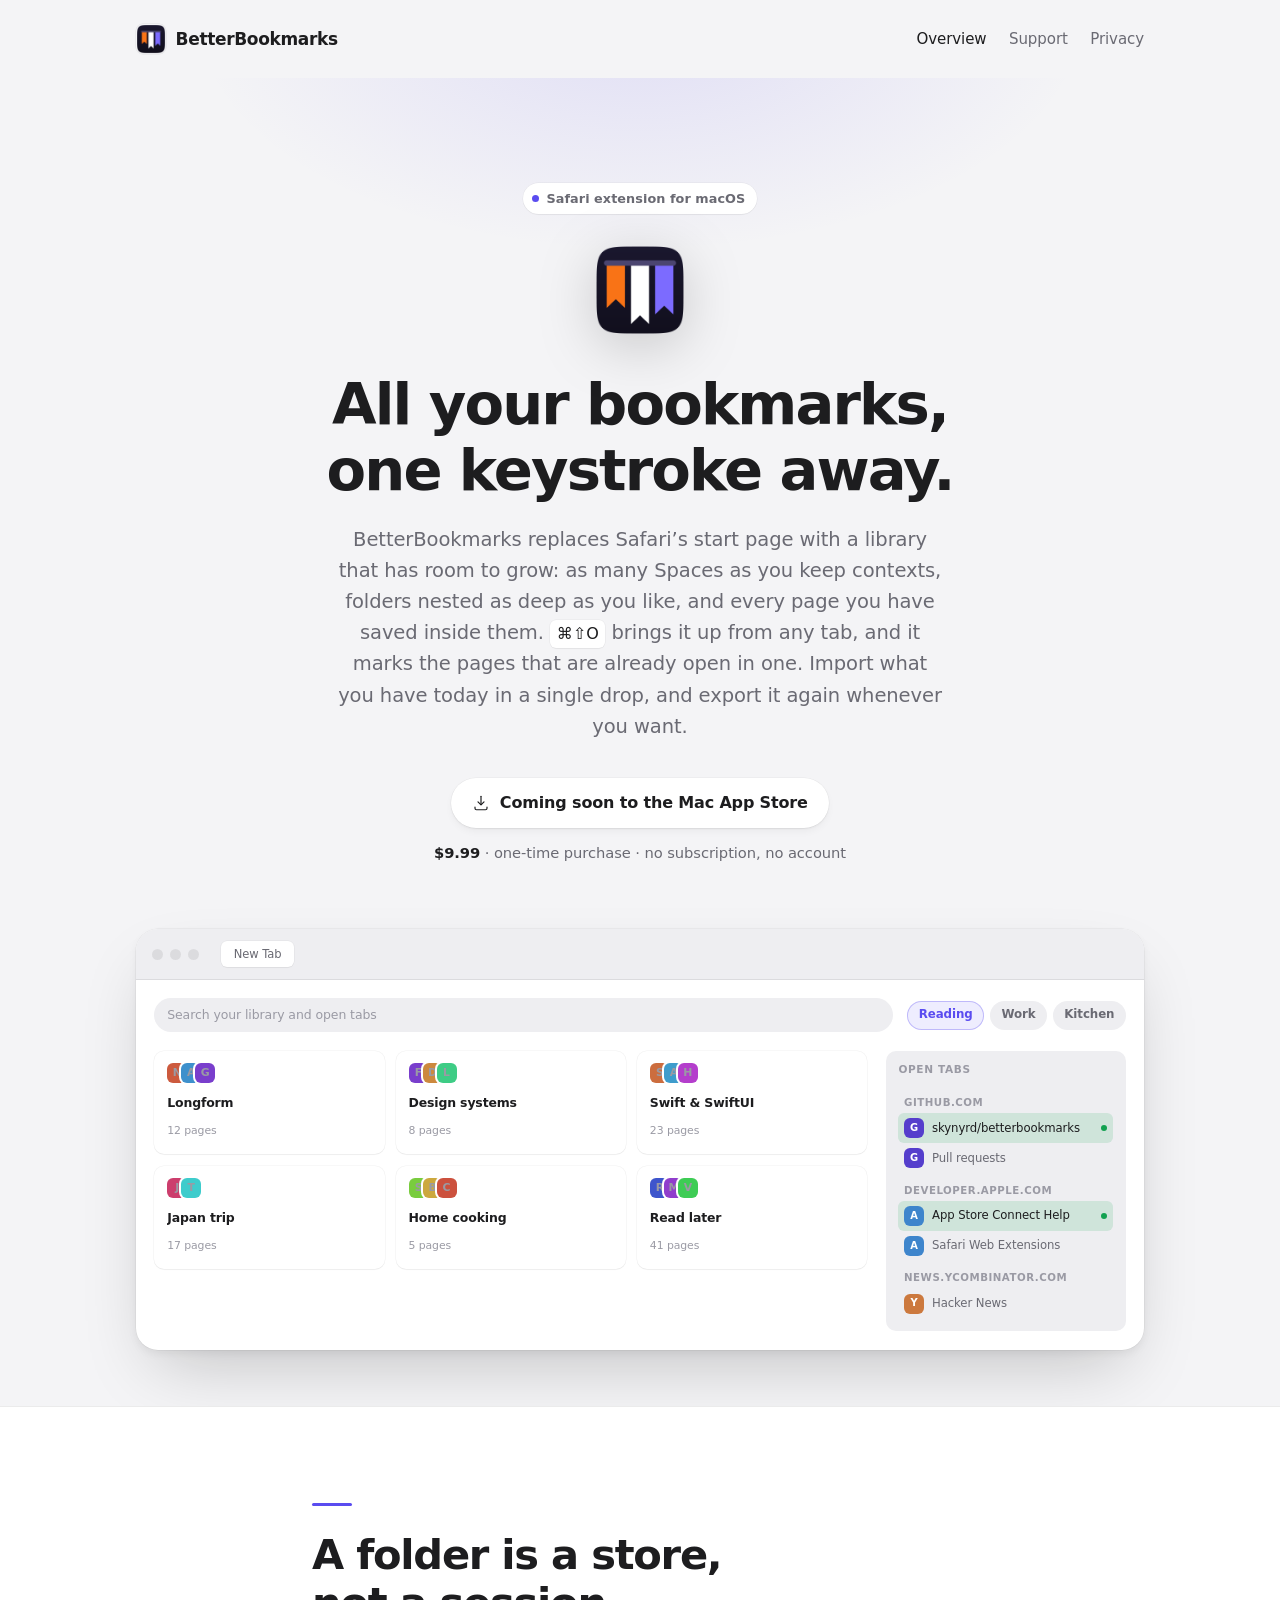
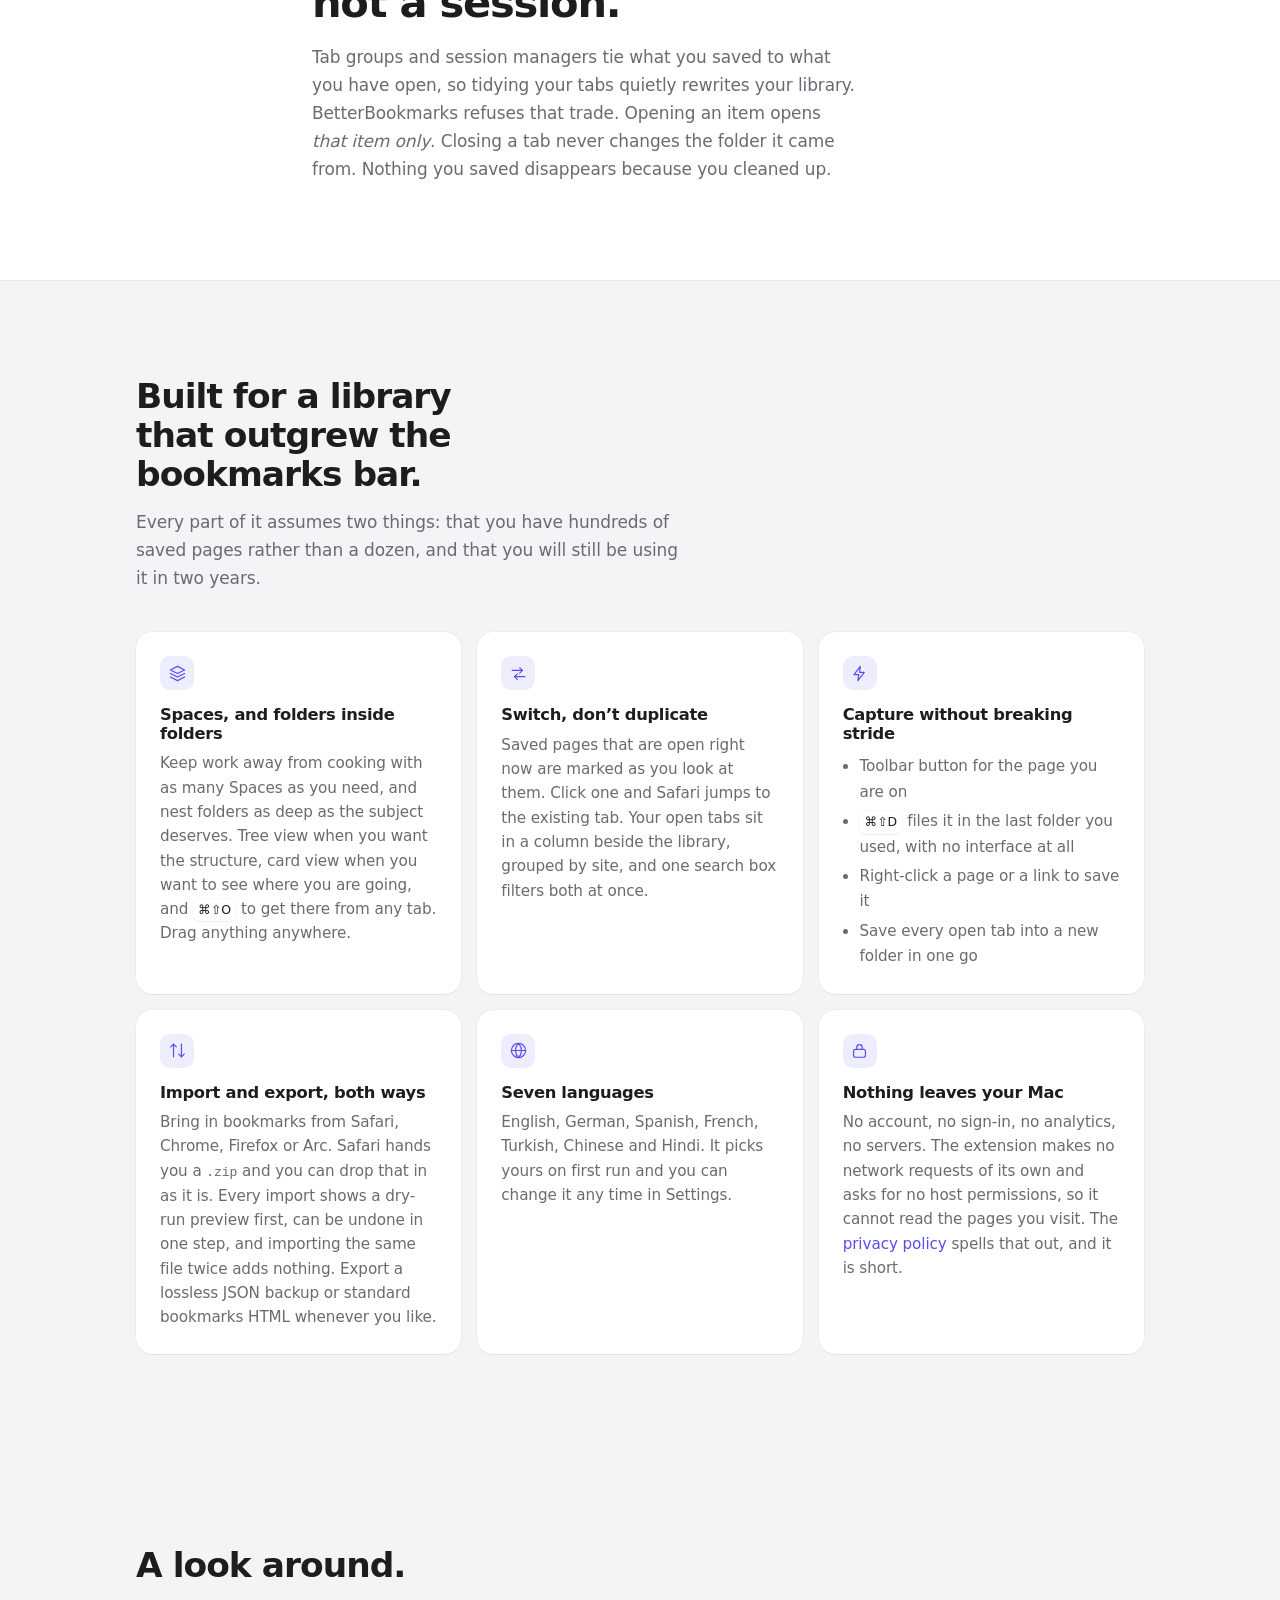
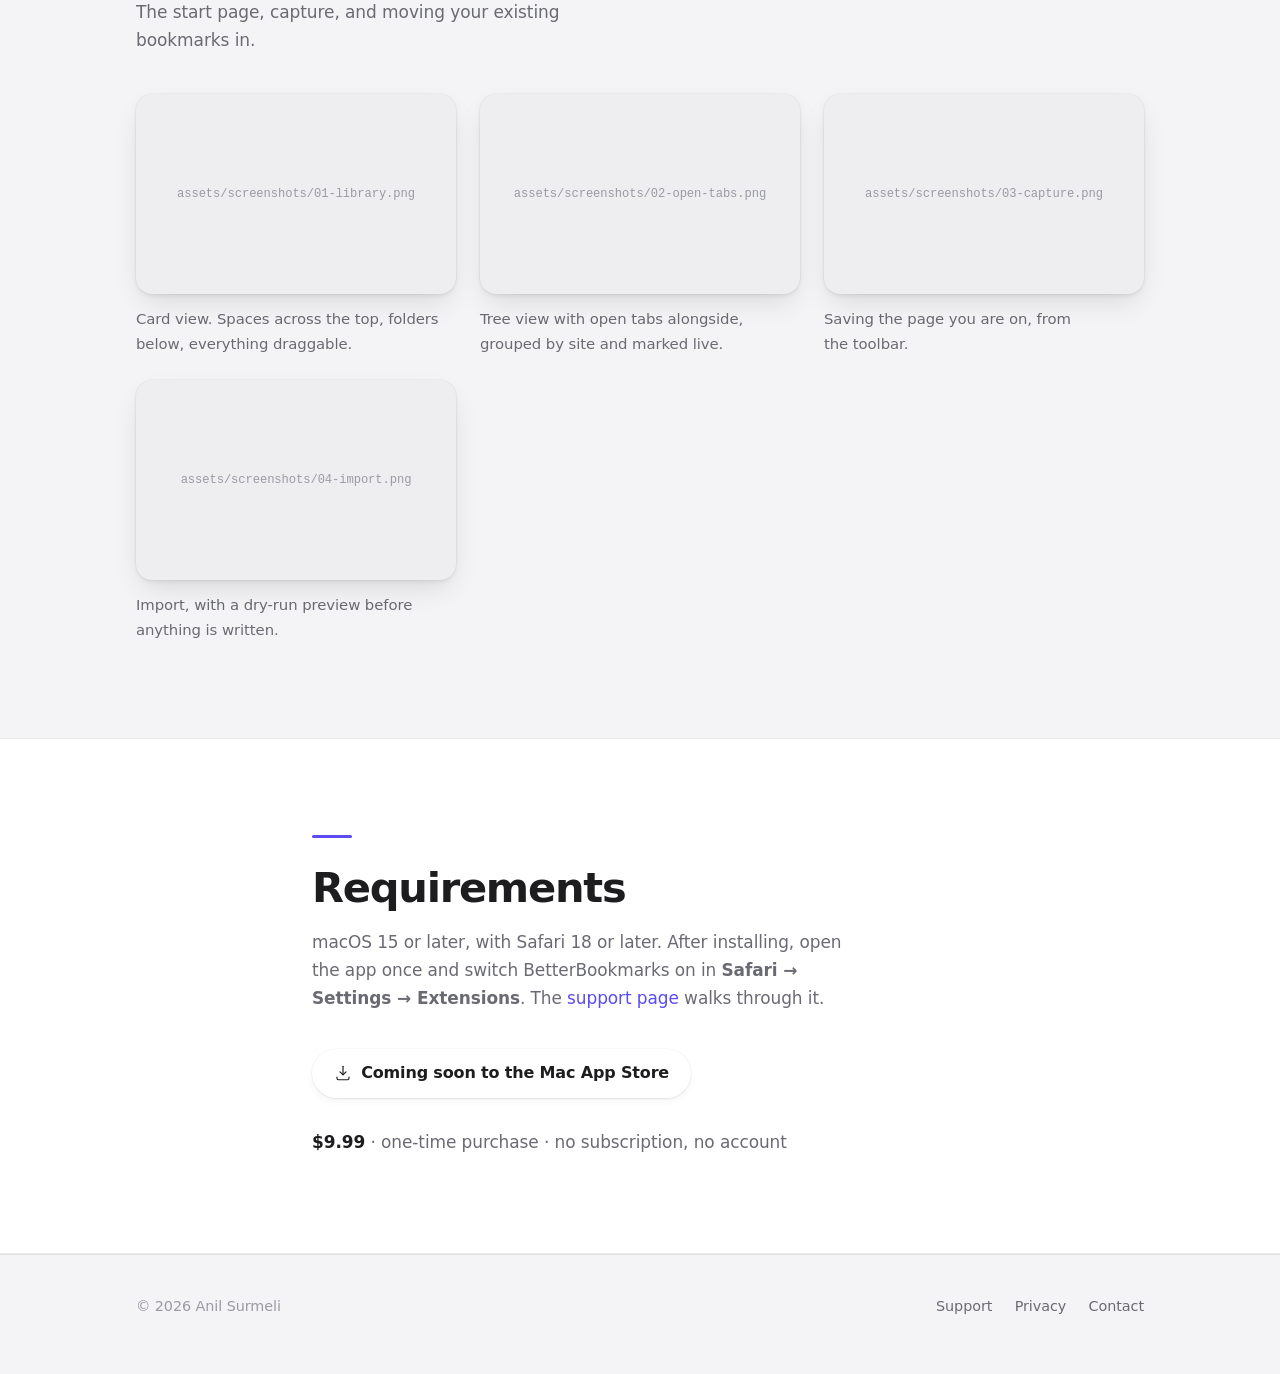
==== index.html @ 5a68d05e "Add the site: landing, support and privacy" ====
<!doctype html>
<html lang="en">
<head>
<meta charset="utf-8">
<meta name="viewport" content="width=device-width, initial-scale=1">
<title>BetterBookmarks | All your bookmarks, one keystroke away</title>
<meta name="description" content="A Safari extension for macOS. As many Spaces as you keep contexts, folders nested as deep as you like, and every saved page in one start page that is always one keystroke away.">
<link rel="icon" href="assets/favicon.png" type="image/png">
<link rel="apple-touch-icon" href="assets/mark.png">
<link rel="stylesheet" href="assets/style.css">
<meta property="og:type" content="website">
<meta property="og:title" content="BetterBookmarks">
<meta property="og:description" content="Spaces, nested folders and every page you have saved, in one start page a keystroke away. A Safari extension for macOS.">
<meta property="og:image" content="https://skynyrd.github.io/betterbookmarks-site/assets/icon.png">
<meta name="twitter:card" content="summary_large_image">
</head>
<body>

<header class="site-head">
  <div class="wrap">
    <a class="brand" href="./"><img src="assets/mark.png" alt=""> BetterBookmarks</a>
    <nav class="site-nav">
      <a href="./" aria-current="page">Overview</a>
      <a href="support.html">Support</a>
      <a href="privacy.html">Privacy</a>
    </nav>
  </div>
</header>

<main>

  <div class="hero">
    <div class="wrap">
      <p class="eyebrow"><span class="dot"></span> Safari extension for macOS</p>
      <img class="hero-icon" src="assets/icon.png" alt="BetterBookmarks app icon" width="108" height="108">
      <h1>All your bookmarks, one keystroke away.</h1>
      <p class="lede">
        BetterBookmarks replaces Safari&rsquo;s start page with a library that has room to grow: as
        many Spaces as you keep contexts, folders nested as deep as you like, and every page you
        have saved inside them. <kbd>&#8984;&#8679;O</kbd> brings it up from any tab, and it marks
        the pages that are already open in one. Import what you have today in a single drop, and
        export it again whenever you want.
      </p>

      <div class="cta">
        <span class="btn is-pending">
          <svg viewBox="0 0 24 24" fill="none" stroke="currentColor" stroke-width="1.6" stroke-linecap="round" stroke-linejoin="round" aria-hidden="true">
            <path d="M12 3v11"/><path d="m8 10.5 4 4 4-4"/><path d="M4 17.5v1.5a2 2 0 0 0 2 2h12a2 2 0 0 0 2-2v-1.5"/>
          </svg>
          Coming soon to the Mac App Store
        </span>
        <p class="price"><strong>$9.99</strong> &middot; one&#8209;time purchase &middot; no subscription, no account</p>
      </div>

      <!-- A stylised illustration of the start page, drawn with the product's own
           design tokens. Real screenshots go in the gallery further down. -->
      <div class="mock-frame" aria-hidden="true">
        <div class="mock-chrome">
          <i></i><i></i><i></i>
          <span class="tab">New Tab</span>
        </div>
        <div class="mock-body">
          <div class="mock-top">
            <div class="mock-search">Search your library and open tabs</div>
            <div class="pills">
              <span class="pill is-on">Reading</span>
              <span class="pill">Work</span>
              <span class="pill">Kitchen</span>
            </div>
          </div>
          <div class="mock-cols">
            <div class="mock-grid">
              <div class="fcard">
                <div class="stack">
                  <span class="mono" style="--h:12">N</span>
                  <span class="mono" style="--h:205">A</span>
                  <span class="mono" style="--h:265">G</span>
                </div>
                <b>Longform</b><span>12 pages</span>
              </div>
              <div class="fcard">
                <div class="stack">
                  <span class="mono" style="--h:265">F</span>
                  <span class="mono" style="--h:32">D</span>
                  <span class="mono" style="--h:150">L</span>
                </div>
                <b>Design systems</b><span>8 pages</span>
              </div>
              <div class="fcard">
                <div class="stack">
                  <span class="mono" style="--h:20">S</span>
                  <span class="mono" style="--h:200">A</span>
                  <span class="mono" style="--h:290">H</span>
                </div>
                <b>Swift &amp; SwiftUI</b><span>23 pages</span>
              </div>
              <div class="fcard">
                <div class="stack">
                  <span class="mono" style="--h:340">J</span>
                  <span class="mono" style="--h:180">T</span>
                </div>
                <b>Japan trip</b><span>17 pages</span>
              </div>
              <div class="fcard">
                <div class="stack">
                  <span class="mono" style="--h:95">S</span>
                  <span class="mono" style="--h:45">B</span>
                  <span class="mono" style="--h:8">C</span>
                </div>
                <b>Home cooking</b><span>5 pages</span>
              </div>
              <div class="fcard">
                <div class="stack">
                  <span class="mono" style="--h:230">R</span>
                  <span class="mono" style="--h:275">M</span>
                  <span class="mono" style="--h:130">V</span>
                </div>
                <b>Read later</b><span>41 pages</span>
              </div>
            </div>

            <aside class="mock-tabs">
              <h4>Open tabs</h4>
              <div class="group">github.com</div>
              <div class="trow is-live"><span class="mono" style="--h:250">G</span><em>skynyrd/betterbookmarks</em><span class="live"></span></div>
              <div class="trow"><span class="mono" style="--h:250">G</span><em>Pull requests</em></div>
              <div class="group">developer.apple.com</div>
              <div class="trow is-live"><span class="mono" style="--h:210">A</span><em>App Store Connect Help</em><span class="live"></span></div>
              <div class="trow"><span class="mono" style="--h:210">A</span><em>Safari Web Extensions</em></div>
              <div class="group">news.ycombinator.com</div>
              <div class="trow"><span class="mono" style="--h:25">Y</span><em>Hacker News</em></div>
            </aside>
          </div>
        </div>
      </div>
    </div>
  </div>

  <section class="claim">
    <div class="wrap narrow">
      <div class="rule"></div>
      <h2>A folder is a store, not a session.</h2>
      <p>
        Tab groups and session managers tie what you saved to what you have open, so tidying your
        tabs quietly rewrites your library. BetterBookmarks refuses that trade. Opening an item
        opens <em>that item only</em>. Closing a tab never changes the folder it came from. Nothing
        you saved disappears because you cleaned up.
      </p>
    </div>
  </section>

  <section>
    <div class="wrap">
      <div class="section-head">
        <h2>Built for a library that outgrew the bookmarks bar.</h2>
        <p>
          Every part of it assumes two things: that you have hundreds of saved pages rather than
          a dozen, and that you will still be using it in two years.
        </p>
      </div>

      <div class="grid">
        <div class="tile">
          <div class="ico">
            <svg viewBox="0 0 24 24" fill="none" stroke="currentColor" stroke-width="1.5" stroke-linecap="round" stroke-linejoin="round"><path d="m12 3 9 4.5-9 4.5L3 7.5 12 3Z"/><path d="m3 12 9 4.5L21 12"/><path d="m3 16.5 9 4.5 9-4.5"/></svg>
          </div>
          <h3>Spaces, and folders inside folders</h3>
          <p>
            Keep work away from cooking with as many Spaces as you need, and nest folders as deep
            as the subject deserves. Tree view when you want the structure, card view when you want
            to see where you are going, and <kbd>&#8984;&#8679;O</kbd> to get there from any tab.
            Drag anything anywhere.
          </p>
        </div>

        <div class="tile">
          <div class="ico">
            <svg viewBox="0 0 24 24" fill="none" stroke="currentColor" stroke-width="1.5" stroke-linecap="round" stroke-linejoin="round"><path d="M4 8h13"/><path d="m13.5 4.5 3.5 3.5-3.5 3.5"/><path d="M20 16H7"/><path d="M10.5 12.5 7 16l3.5 3.5"/></svg>
          </div>
          <h3>Switch, don&rsquo;t duplicate</h3>
          <p>
            Saved pages that are open right now are marked as you look at them. Click one and Safari
            jumps to the existing tab. Your open tabs sit in a column beside the library, grouped by
            site, and one search box filters both at once.
          </p>
        </div>

        <div class="tile">
          <div class="ico">
            <svg viewBox="0 0 24 24" fill="none" stroke="currentColor" stroke-width="1.5" stroke-linecap="round" stroke-linejoin="round"><path d="M13 3 5 13.5h6L10 21l8-10.5h-6L13 3Z"/></svg>
          </div>
          <h3>Capture without breaking stride</h3>
          <ul>
            <li>Toolbar button for the page you are on</li>
            <li><kbd>&#8984;&#8679;D</kbd> files it in the last folder you used, with no interface at all</li>
            <li>Right-click a page or a link to save it</li>
            <li>Save every open tab into a new folder in one go</li>
          </ul>
        </div>

        <div class="tile">
          <div class="ico">
            <svg viewBox="0 0 24 24" fill="none" stroke="currentColor" stroke-width="1.5" stroke-linecap="round" stroke-linejoin="round"><path d="M7 20V4"/><path d="m3.5 7.5 3.5-3.5 3.5 3.5"/><path d="M17 4v16"/><path d="m20.5 16.5-3.5 3.5-3.5-3.5"/></svg>
          </div>
          <h3>Import and export, both ways</h3>
          <p>
            Bring in bookmarks from Safari, Chrome, Firefox or Arc. Safari hands you a
            <code>.zip</code> and you can drop that in as it is. Every import shows a dry-run
            preview first, can be undone in one step, and importing the same file twice adds
            nothing.
            Export a lossless JSON backup or standard bookmarks HTML whenever you like.
          </p>
        </div>

        <div class="tile">
          <div class="ico">
            <svg viewBox="0 0 24 24" fill="none" stroke="currentColor" stroke-width="1.5" stroke-linecap="round" stroke-linejoin="round"><circle cx="12" cy="12" r="9"/><path d="M3 12h18"/><path d="M12 3c2.5 2.6 3.8 5.6 3.8 9S14.5 18.4 12 21c-2.5-2.6-3.8-5.6-3.8-9S9.5 5.6 12 3Z"/></svg>
          </div>
          <h3>Seven languages</h3>
          <p>
            English, German, Spanish, French, Turkish, Chinese and Hindi. It picks yours on first
            run and you can change it any time in Settings.
          </p>
        </div>

        <div class="tile">
          <div class="ico">
            <svg viewBox="0 0 24 24" fill="none" stroke="currentColor" stroke-width="1.5" stroke-linecap="round" stroke-linejoin="round"><rect x="4.5" y="10.5" width="15" height="10" rx="2.5"/><path d="M8.5 10.5V8a3.5 3.5 0 0 1 7 0v2.5"/></svg>
          </div>
          <h3>Nothing leaves your Mac</h3>
          <p>
            No account, no sign-in, no analytics, no servers. The extension makes no network
            requests of its own and asks for no host permissions, so it cannot read the pages you
            visit. The <a href="privacy.html">privacy policy</a> spells that out, and it is
            short.
          </p>
        </div>
      </div>
    </div>
  </section>

  <section>
    <div class="wrap">
      <div class="section-head">
        <h2>A look around.</h2>
        <p>The start page, capture, and moving your existing bookmarks in.</p>
      </div>

      <!-- Drop PNGs with these exact names into assets/screenshots/ and they
           appear automatically. Until then each frame shows its filename. -->
      <div class="shots">
        <figure>
          <div class="frame" data-file="assets/screenshots/01-library.png">
            <img src="assets/screenshots/01-library.png" alt="The BetterBookmarks start page in card view, showing Spaces and folders" loading="lazy" onerror="this.remove()">
          </div>
          <figcaption>Card view. Spaces across the top, folders below, everything draggable.</figcaption>
        </figure>
        <figure>
          <div class="frame" data-file="assets/screenshots/02-open-tabs.png">
            <img src="assets/screenshots/02-open-tabs.png" alt="Tree view with the open tabs column beside it" loading="lazy" onerror="this.remove()">
          </div>
          <figcaption>Tree view with open tabs alongside, grouped by site and marked live.</figcaption>
        </figure>
        <figure>
          <div class="frame" data-file="assets/screenshots/03-capture.png">
            <img src="assets/screenshots/03-capture.png" alt="The toolbar popup saving the current page" loading="lazy" onerror="this.remove()">
          </div>
          <figcaption>Saving the page you are on, from the toolbar.</figcaption>
        </figure>
        <figure>
          <div class="frame" data-file="assets/screenshots/04-import.png">
            <img src="assets/screenshots/04-import.png" alt="The import screen showing a dry-run preview" loading="lazy" onerror="this.remove()">
          </div>
          <figcaption>Import, with a dry-run preview before anything is written.</figcaption>
        </figure>
      </div>
    </div>
  </section>

  <section class="claim">
    <div class="wrap narrow">
      <div class="rule"></div>
      <h2>Requirements</h2>
      <p>
        macOS 15 or later, with Safari 18 or later. After installing, open the app once and switch
        BetterBookmarks on in <strong>Safari &rarr; Settings &rarr; Extensions</strong>. The
        <a href="support.html">support page</a> walks through it.
      </p>
      <div class="cta cta--start">
        <span class="btn is-pending">
          <svg viewBox="0 0 24 24" fill="none" stroke="currentColor" stroke-width="1.6" stroke-linecap="round" stroke-linejoin="round" aria-hidden="true">
            <path d="M12 3v11"/><path d="m8 10.5 4 4 4-4"/><path d="M4 17.5v1.5a2 2 0 0 0 2 2h12a2 2 0 0 0 2-2v-1.5"/>
          </svg>
          Coming soon to the Mac App Store
        </span>
        <p class="price"><strong>$9.99</strong> &middot; one&#8209;time purchase &middot; no subscription, no account</p>
      </div>
    </div>
  </section>

</main>

<footer class="site-foot">
  <div class="wrap">
    <span>&copy; 2026 Anil Surmeli</span>
    <nav>
      <a href="support.html">Support</a>
      <a href="privacy.html">Privacy</a>
      <a href="mailto:anil.surmeli@gmail.com">Contact</a>
    </nav>
  </div>
</footer>

</body>
</html>
---- assets/style.css ----
/*
 * BetterBookmarks site styles.
 *
 * The tokens below are lifted from the extension's own design system
 * (src/ui/app.css) so the site and the product read as one thing: same accent,
 * same surfaces, same radii, same elevation ramp, same easing.
 *
 * One thing is deliberately NOT carried over: the type scale. The app is a
 * dense utility read at arm's length and sets body text at 13px. A web page is
 * read once, in a wide window, so the scale here starts at 17px and leans on
 * clamp() for the display sizes. Same voice, different distance.
 */

/* --------------------------------------------------------------------------
   Tokens
   -------------------------------------------------------------------------- */

:root {
  --bb-accent: #5a4cf0;
  --bb-accent-hover: #4a3ce0;
  --bb-accent-soft: color-mix(in srgb, var(--bb-accent) 10%, transparent);
  --bb-accent-line: color-mix(in srgb, var(--bb-accent) 32%, transparent);

  --bb-live: #12a150;
  --bb-live-soft: color-mix(in srgb, var(--bb-live) 14%, transparent);

  --bb-bg: #f4f4f6;
  --bb-surface: #ffffff;
  --bb-surface-sunken: #eeeef1;
  --bb-hover: rgb(0 0 0 / 0.045);
  --bb-hairline: rgb(0 0 0 / 0.08);

  --bb-text: #1d1d1f;
  --bb-text-2: #6a6a73;
  --bb-text-3: #9a9aa4;

  --bb-r-sm: 6px;
  --bb-r: 10px;
  --bb-r-lg: 16px;
  --bb-r-xl: 22px;
  --bb-r-full: 999px;

  --bb-e1: 0 1px 1px rgb(0 0 0 / 0.04), 0 0 0 0.5px rgb(0 0 0 / 0.06);
  --bb-e2:
    0 1px 2px rgb(0 0 0 / 0.05), 0 4px 10px -2px rgb(0 0 0 / 0.06),
    0 0 0 0.5px rgb(0 0 0 / 0.05);
  --bb-e3:
    0 2px 4px rgb(0 0 0 / 0.06), 0 12px 28px -6px rgb(0 0 0 / 0.12),
    0 0 0 0.5px rgb(0 0 0 / 0.06);
  --bb-e4:
    0 4px 8px rgb(0 0 0 / 0.05), 0 30px 70px -20px rgb(0 0 0 / 0.22),
    0 0 0 0.5px rgb(0 0 0 / 0.07);

  --bb-font:
    -apple-system, BlinkMacSystemFont, 'SF Pro Text', 'SF Pro Display', system-ui, 'Segoe UI',
    sans-serif;
  --bb-mono: ui-monospace, 'SF Mono', Menlo, monospace;

  --bb-ease: cubic-bezier(0.32, 0.72, 0, 1);
  --bb-fast: 120ms var(--bb-ease);
  --bb-med: 220ms var(--bb-ease);

  --gutter: clamp(1.25rem, 5vw, 2.5rem);
  --measure: 34rem;

  color-scheme: light dark;
}

@media (prefers-color-scheme: dark) {
  :root {
    --bb-accent: #8b7dff;
    --bb-accent-hover: #9d91ff;
    --bb-accent-soft: color-mix(in srgb, var(--bb-accent) 16%, transparent);
    --bb-accent-line: color-mix(in srgb, var(--bb-accent) 40%, transparent);

    --bb-live: #30d158;
    --bb-live-soft: color-mix(in srgb, var(--bb-live) 18%, transparent);

    --bb-bg: #131315;
    --bb-surface: #1d1d20;
    --bb-surface-sunken: #101012;
    --bb-hover: rgb(255 255 255 / 0.055);
    --bb-hairline: rgb(255 255 255 / 0.09);

    --bb-text: #f2f2f5;
    --bb-text-2: #b0b0bd;
    --bb-text-3: #8a8a97;

    --bb-e1: 0 1px 1px rgb(0 0 0 / 0.3), 0 0 0 0.5px rgb(255 255 255 / 0.06);
    --bb-e2:
      0 1px 2px rgb(0 0 0 / 0.4), 0 4px 12px -2px rgb(0 0 0 / 0.35),
      0 0 0 0.5px rgb(255 255 255 / 0.06);
    --bb-e3:
      0 2px 6px rgb(0 0 0 / 0.4), 0 14px 34px -6px rgb(0 0 0 / 0.55),
      0 0 0 0.5px rgb(255 255 255 / 0.07);
    --bb-e4:
      0 4px 10px rgb(0 0 0 / 0.45), 0 36px 80px -20px rgb(0 0 0 / 0.7),
      0 0 0 0.5px rgb(255 255 255 / 0.08);
  }
}

/* --------------------------------------------------------------------------
   Base
   -------------------------------------------------------------------------- */

*,
*::before,
*::after {
  box-sizing: border-box;
}

html {
  -webkit-text-size-adjust: 100%;
  scroll-behavior: smooth;
}

@media (prefers-reduced-motion: reduce) {
  html { scroll-behavior: auto; }
  *, *::before, *::after { animation: none !important; transition: none !important; }
}

body {
  margin: 0;
  background: var(--bb-bg);
  color: var(--bb-text);
  font: 17px/1.65 var(--bb-font);
  letter-spacing: -0.005em;
  -webkit-font-smoothing: antialiased;
}

h1, h2, h3, h4 {
  margin: 0;
  font-weight: 640;
  letter-spacing: -0.022em;
  line-height: 1.14;
}

p { margin: 0; }

a {
  color: var(--bb-accent);
  text-decoration: none;
  text-underline-offset: 3px;
}
a:hover { text-decoration: underline; }

img { max-width: 100%; height: auto; display: block; }

code, kbd {
  font-family: var(--bb-mono);
  font-size: 0.86em;
}

kbd {
  display: inline-block;
  min-width: 1.5em;
  padding: 0.1em 0.42em;
  text-align: center;
  background: var(--bb-surface);
  border-radius: var(--bb-r-sm);
  box-shadow: var(--bb-e1);
  color: var(--bb-text);
  font-family: var(--bb-font);
  font-size: 0.82em;
  letter-spacing: 0;
}

::selection {
  background: var(--bb-accent-soft);
}

:focus-visible {
  outline: 2px solid var(--bb-accent);
  outline-offset: 3px;
  border-radius: var(--bb-r-sm);
}

.wrap {
  width: 100%;
  max-width: 68rem;
  margin-inline: auto;
  padding-inline: var(--gutter);
}

.narrow { max-width: 46rem; }

.lede {
  color: var(--bb-text-2);
  font-size: 1.14rem;
  line-height: 1.6;
}

.sr-only {
  position: absolute;
  width: 1px; height: 1px;
  padding: 0; margin: -1px;
  overflow: hidden;
  clip-path: inset(50%);
  white-space: nowrap;
}

/* --------------------------------------------------------------------------
   Header
   -------------------------------------------------------------------------- */

.site-head {
  padding: 1.5rem 0;
}

.site-head .wrap {
  display: flex;
  align-items: center;
  gap: 1.25rem;
}

.brand {
  display: flex;
  align-items: center;
  gap: 0.6rem;
  color: var(--bb-text);
  font-weight: 600;
  letter-spacing: -0.02em;
}
.brand:hover { text-decoration: none; }
/* The mark is a dark squircle, so on a dark page its silhouette needs an edge
   of its own. The hairline token gives a dark rim on light and a light rim on
   dark without either reading as a border. */
.brand img {
  width: 30px;
  height: 30px;
  border-radius: 7px;
  box-shadow: 0 0 0 0.5px var(--bb-hairline);
}

.site-nav {
  margin-left: auto;
  display: flex;
  gap: 1.4rem;
  font-size: 0.94rem;
}
.site-nav a { color: var(--bb-text-2); }
.site-nav a:hover { color: var(--bb-text); text-decoration: none; }
.site-nav a[aria-current='page'] { color: var(--bb-text); }

/* --------------------------------------------------------------------------
   Hero
   -------------------------------------------------------------------------- */

.hero {
  position: relative;
  padding: clamp(3rem, 9vw, 6.5rem) 0 clamp(2rem, 5vw, 3.5rem);
  text-align: center;
  overflow: clip;
}

/* A single, very quiet wash of the accent behind the headline. No gradient
   meshes, no floating blobs. The icon is the only saturated thing here. */
.hero::before {
  content: '';
  position: absolute;
  inset: -30% 0 auto;
  height: 42rem;
  background: radial-gradient(
    50% 50% at 50% 50%,
    color-mix(in srgb, var(--bb-accent) 13%, transparent),
    transparent 70%
  );
  pointer-events: none;
  z-index: -1;
}

.hero-icon {
  width: 108px;
  height: 108px;
  margin: 0 auto 1.75rem;
  filter: drop-shadow(0 12px 28px rgb(0 0 0 / 0.18));
}

/* A cast shadow does nothing for a dark icon on a dark page, so the second
   drop-shadow traces the edge instead of falling away from it. */
@media (prefers-color-scheme: dark) {
  .hero-icon {
    filter: drop-shadow(0 12px 30px rgb(0 0 0 / 0.55))
      drop-shadow(0 0 1px rgb(255 255 255 / 0.28));
  }
}

.hero h1 {
  font-size: clamp(2.15rem, 5.6vw, 3.6rem);
  letter-spacing: -0.032em;
  max-width: 18ch;
  margin-inline: auto;
  text-wrap: balance;
}

.hero .lede {
  margin: 1.25rem auto 0;
  max-width: 38rem;
  font-size: clamp(1.05rem, 2.2vw, 1.22rem);
  text-wrap: pretty;
}

.eyebrow {
  display: inline-flex;
  align-items: center;
  gap: 0.45rem;
  margin-bottom: 1.4rem;
  padding: 0.3rem 0.75rem 0.3rem 0.6rem;
  border-radius: var(--bb-r-full);
  background: var(--bb-surface);
  box-shadow: var(--bb-e1);
  color: var(--bb-text-2);
  font-size: 0.8rem;
  font-weight: 550;
  letter-spacing: 0.005em;
}
.eyebrow .dot {
  width: 7px; height: 7px;
  border-radius: 50%;
  background: var(--bb-accent);
}

/* --------------------------------------------------------------------------
   Call to action
   -------------------------------------------------------------------------- */

.cta {
  margin-top: 2.25rem;
  display: flex;
  flex-direction: column;
  align-items: center;
  gap: 0.85rem;
}

.btn {
  display: inline-flex;
  align-items: center;
  gap: 0.6rem;
  padding: 0.72rem 1.35rem;
  border: 0;
  border-radius: var(--bb-r-full);
  background: var(--bb-accent);
  color: #fff;
  font: inherit;
  font-size: 1rem;
  font-weight: 560;
  letter-spacing: -0.01em;
  box-shadow: var(--bb-e2);
  transition: background var(--bb-fast), transform var(--bb-fast);
}
.btn:hover { background: var(--bb-accent-hover); text-decoration: none; }
.btn:active { transform: scale(0.985); }
.btn svg { width: 18px; height: 18px; }

/* Not-yet-shipping state. Deliberately not Apple's official badge, which goes
   in once the app is actually on the store. */
.btn.is-pending {
  background: var(--bb-surface);
  color: var(--bb-text);
  box-shadow: var(--bb-e2);
  cursor: default;
}
.btn.is-pending:hover { background: var(--bb-surface); }
.btn.is-pending:active { transform: none; }

.cta--start { align-items: flex-start; }

.price {
  color: var(--bb-text-2);
  font-size: 0.92rem;
}
.price strong {
  color: var(--bb-text);
  font-weight: 600;
}

/* --------------------------------------------------------------------------
   The product mock
   -------------------------------------------------------------------------- */

.mock-frame {
  margin-top: clamp(2.5rem, 6vw, 4rem);
  border-radius: var(--bb-r-xl);
  background: var(--bb-surface);
  box-shadow: var(--bb-e4);
  overflow: hidden;
  text-align: left;
  user-select: none;
}

.mock-chrome {
  display: flex;
  align-items: center;
  gap: 0.45rem;
  padding: 0.75rem 1rem;
  background: var(--bb-surface-sunken);
  border-bottom: 1px solid var(--bb-hairline);
}
.mock-chrome i {
  width: 11px; height: 11px;
  border-radius: 50%;
  background: var(--bb-hairline);
}
.mock-chrome .tab {
  margin-left: 0.9rem;
  padding: 0.2rem 0.8rem;
  border-radius: var(--bb-r-sm);
  background: var(--bb-surface);
  box-shadow: var(--bb-e1);
  color: var(--bb-text-2);
  font-size: 0.72rem;
}

.mock-body { padding: 1.15rem; }

.mock-top {
  display: flex;
  align-items: center;
  gap: 0.9rem;
  flex-wrap: wrap;
  margin-bottom: 1.15rem;
}

.mock-search {
  flex: 1 1 12rem;
  padding: 0.42rem 0.8rem;
  border-radius: var(--bb-r-full);
  background: var(--bb-surface-sunken);
  color: var(--bb-text-3);
  font-size: 0.78rem;
}

.pills { display: flex; gap: 0.4rem; }
.pill {
  padding: 0.3rem 0.7rem;
  border-radius: var(--bb-r-full);
  background: var(--bb-surface-sunken);
  color: var(--bb-text-2);
  font-size: 0.74rem;
  font-weight: 550;
}
.pill.is-on {
  background: var(--bb-accent-soft);
  color: var(--bb-accent);
  box-shadow: inset 0 0 0 1px var(--bb-accent-line);
}

.mock-cols {
  display: grid;
  grid-template-columns: 1fr 15rem;
  gap: 1.15rem;
  align-items: start;
}

.mock-grid {
  display: grid;
  grid-template-columns: repeat(3, 1fr);
  gap: 0.7rem;
}

.fcard {
  padding: 0.8rem;
  border-radius: var(--bb-r);
  background: var(--bb-surface);
  box-shadow: var(--bb-e1);
}
.fcard .stack {
  display: flex;
  margin-bottom: 0.6rem;
}
.fcard .stack .mono { margin-right: -6px; box-shadow: 0 0 0 2px var(--bb-surface); }
.fcard b {
  display: block;
  font-size: 0.78rem;
  font-weight: 580;
  letter-spacing: -0.012em;
  white-space: nowrap;
  overflow: hidden;
  text-overflow: ellipsis;
}
.fcard span {
  color: var(--bb-text-3);
  font-size: 0.68rem;
}

.mono {
  flex: none;
  width: 20px; height: 20px;
  border-radius: var(--bb-r-sm);
  background: hsl(var(--h) 58% 52%);
  color: #fff;
  font-size: 0.62rem;
  font-weight: 640;
  display: grid;
  place-items: center;
}

.mock-tabs {
  padding: 0.8rem;
  border-radius: var(--bb-r);
  background: var(--bb-surface-sunken);
}
.mock-tabs h4 {
  margin-bottom: 0.65rem;
  color: var(--bb-text-3);
  font-size: 0.66rem;
  font-weight: 620;
  letter-spacing: 0.06em;
  text-transform: uppercase;
}
.trow {
  display: flex;
  align-items: center;
  gap: 0.5rem;
  padding: 0.32rem 0.35rem;
  border-radius: var(--bb-r-sm);
  font-size: 0.73rem;
  color: var(--bb-text-2);
}
.trow.is-live {
  background: var(--bb-live-soft);
  color: var(--bb-text);
}
.trow em {
  flex: 1;
  font-style: normal;
  white-space: nowrap;
  overflow: hidden;
  text-overflow: ellipsis;
}
.trow .live {
  flex: none;
  width: 6px; height: 6px;
  border-radius: 50%;
  background: var(--bb-live);
}
.mock-tabs .group {
  color: var(--bb-text-3);
  font-size: 0.64rem;
  font-weight: 620;
  letter-spacing: 0.05em;
  text-transform: uppercase;
  padding: 0.5rem 0.35rem 0.15rem;
}

@media (max-width: 44rem) {
  .mock-cols { grid-template-columns: 1fr; }
  .mock-grid { grid-template-columns: repeat(2, 1fr); }
  .mock-tabs { display: none; }
}

/* --------------------------------------------------------------------------
   Sections
   -------------------------------------------------------------------------- */

section { padding: clamp(3.5rem, 8vw, 6rem) 0; }

.section-head { margin-bottom: 2.5rem; }
.section-head h2 {
  font-size: clamp(1.6rem, 3.4vw, 2.15rem);
  letter-spacing: -0.028em;
  max-width: 20ch;
  text-wrap: balance;
}
.section-head p {
  margin-top: 0.85rem;
  max-width: var(--measure);
  color: var(--bb-text-2);
  text-wrap: pretty;
}

/* The one idea the product is built on gets its own slab. */
.claim {
  background: var(--bb-surface);
  border-block: 1px solid var(--bb-hairline);
}
.claim h2 {
  font-size: clamp(1.7rem, 4vw, 2.6rem);
  letter-spacing: -0.03em;
  max-width: 22ch;
  text-wrap: balance;
}
.claim p {
  margin-top: 1.1rem;
  max-width: var(--measure);
  color: var(--bb-text-2);
  font-size: 1.06rem;
  text-wrap: pretty;
}
.claim .rule {
  width: 2.5rem;
  height: 3px;
  border-radius: var(--bb-r-full);
  background: var(--bb-accent);
  margin-bottom: 1.6rem;
}

.grid {
  display: grid;
  grid-template-columns: repeat(auto-fit, minmax(16rem, 1fr));
  gap: 1rem;
}

.tile {
  padding: 1.5rem;
  border-radius: var(--bb-r-lg);
  background: var(--bb-surface);
  box-shadow: var(--bb-e1);
}
.tile .ico {
  width: 34px; height: 34px;
  margin-bottom: 1rem;
  display: grid;
  place-items: center;
  border-radius: var(--bb-r);
  background: var(--bb-accent-soft);
  color: var(--bb-accent);
}
.tile .ico svg { width: 19px; height: 19px; }
.tile h3 {
  font-size: 1.02rem;
  letter-spacing: -0.018em;
}
.tile p {
  margin-top: 0.5rem;
  color: var(--bb-text-2);
  font-size: 0.95rem;
  line-height: 1.6;
  text-wrap: pretty;
}
.tile ul {
  margin: 0.7rem 0 0;
  padding-left: 1.05rem;
  color: var(--bb-text-2);
  font-size: 0.95rem;
}
.tile li { margin-top: 0.3rem; }

/* --------------------------------------------------------------------------
   Screenshots
   -------------------------------------------------------------------------- */

.shots {
  display: grid;
  grid-template-columns: repeat(auto-fit, minmax(20rem, 1fr));
  gap: 1.5rem;
}
.shots figure { margin: 0; }
.shots .frame {
  border-radius: var(--bb-r-lg);
  background: var(--bb-surface-sunken);
  box-shadow: var(--bb-e3);
  overflow: hidden;
  aspect-ratio: 16 / 10;
  display: grid;
  place-items: center;
  position: relative;
}
/* Placeholder shown until a real PNG is dropped in. The <img> removes itself
   on error, so adding the file is the only step and the markup never changes. */
.shots .frame::after {
  content: attr(data-file);
  color: var(--bb-text-3);
  font-family: var(--bb-mono);
  font-size: 0.76rem;
  padding: 0 1rem;
  text-align: center;
}
.shots .frame img {
  position: relative;
  z-index: 1;
  width: 100%;
  height: 100%;
  object-fit: cover;
}
.shots figcaption {
  margin-top: 0.8rem;
  color: var(--bb-text-2);
  font-size: 0.93rem;
  text-wrap: pretty;
}

/* --------------------------------------------------------------------------
   Prose (support + privacy)
   -------------------------------------------------------------------------- */

.page-head {
  padding: clamp(2.5rem, 6vw, 4rem) 0 0;
}
.page-head h1 {
  font-size: clamp(2rem, 4.6vw, 2.9rem);
  letter-spacing: -0.03em;
}
.page-head p {
  margin-top: 0.9rem;
  color: var(--bb-text-2);
  max-width: var(--measure);
}

.prose { padding: clamp(2rem, 5vw, 3rem) 0 clamp(3rem, 7vw, 5rem); }
.prose h2 {
  margin-top: 3rem;
  padding-top: 1.5rem;
  border-top: 1px solid var(--bb-hairline);
  font-size: 1.35rem;
  letter-spacing: -0.024em;
}
.prose h2:first-child { margin-top: 0; padding-top: 0; border-top: 0; }
.prose h3 {
  margin-top: 1.9rem;
  font-size: 1.02rem;
  letter-spacing: -0.016em;
}
.prose p,
.prose ul,
.prose ol {
  margin-top: 0.85rem;
  color: var(--bb-text-2);
  max-width: var(--measure);
  text-wrap: pretty;
}
.prose li { margin-top: 0.35rem; }
.prose strong { color: var(--bb-text); font-weight: 600; }
.prose .callout {
  margin-top: 1.1rem;
  padding: 1rem 1.15rem;
  border-radius: var(--bb-r);
  background: var(--bb-surface);
  box-shadow: var(--bb-e1);
  color: var(--bb-text-2);
  font-size: 0.95rem;
  max-width: var(--measure);
}

.keys {
  margin-top: 1.1rem;
  border-radius: var(--bb-r-lg);
  background: var(--bb-surface);
  box-shadow: var(--bb-e1);
  overflow: hidden;
  max-width: var(--measure);
}
.keys div {
  display: flex;
  align-items: baseline;
  gap: 1rem;
  padding: 0.85rem 1.15rem;
  border-top: 1px solid var(--bb-hairline);
  font-size: 0.95rem;
  color: var(--bb-text-2);
}
.keys div:first-child { border-top: 0; }
.keys span:first-child { flex: none; width: 4.5rem; }

.faq {
  margin-top: 1.1rem;
  max-width: var(--measure);
}
.faq details {
  border-top: 1px solid var(--bb-hairline);
}
.faq details:last-child { border-bottom: 1px solid var(--bb-hairline); }
.faq summary {
  padding: 1rem 0;
  cursor: pointer;
  font-weight: 550;
  letter-spacing: -0.012em;
  list-style: none;
  display: flex;
  align-items: center;
  gap: 0.75rem;
}
.faq summary::-webkit-details-marker { display: none; }
.faq summary::before {
  content: '';
  flex: none;
  width: 9px; height: 9px;
  border-right: 1.5px solid var(--bb-text-3);
  border-bottom: 1.5px solid var(--bb-text-3);
  transform: rotate(-45deg);
  transition: transform var(--bb-med);
}
.faq details[open] summary::before { transform: rotate(45deg); }
.faq details > *:not(summary) {
  margin-top: 0;
  padding-bottom: 1.1rem;
  color: var(--bb-text-2);
  font-size: 0.96rem;
}
.faq details p + p { margin-top: 0.7rem; }

/* --------------------------------------------------------------------------
   Footer
   -------------------------------------------------------------------------- */

.site-foot {
  border-top: 1px solid var(--bb-hairline);
  padding: 2.5rem 0 3.5rem;
  color: var(--bb-text-3);
  font-size: 0.9rem;
}
.site-foot .wrap {
  display: flex;
  flex-wrap: wrap;
  align-items: center;
  gap: 0.4rem 1.4rem;
}
.site-foot nav { display: flex; gap: 1.4rem; margin-left: auto; }
.site-foot a { color: var(--bb-text-2); }
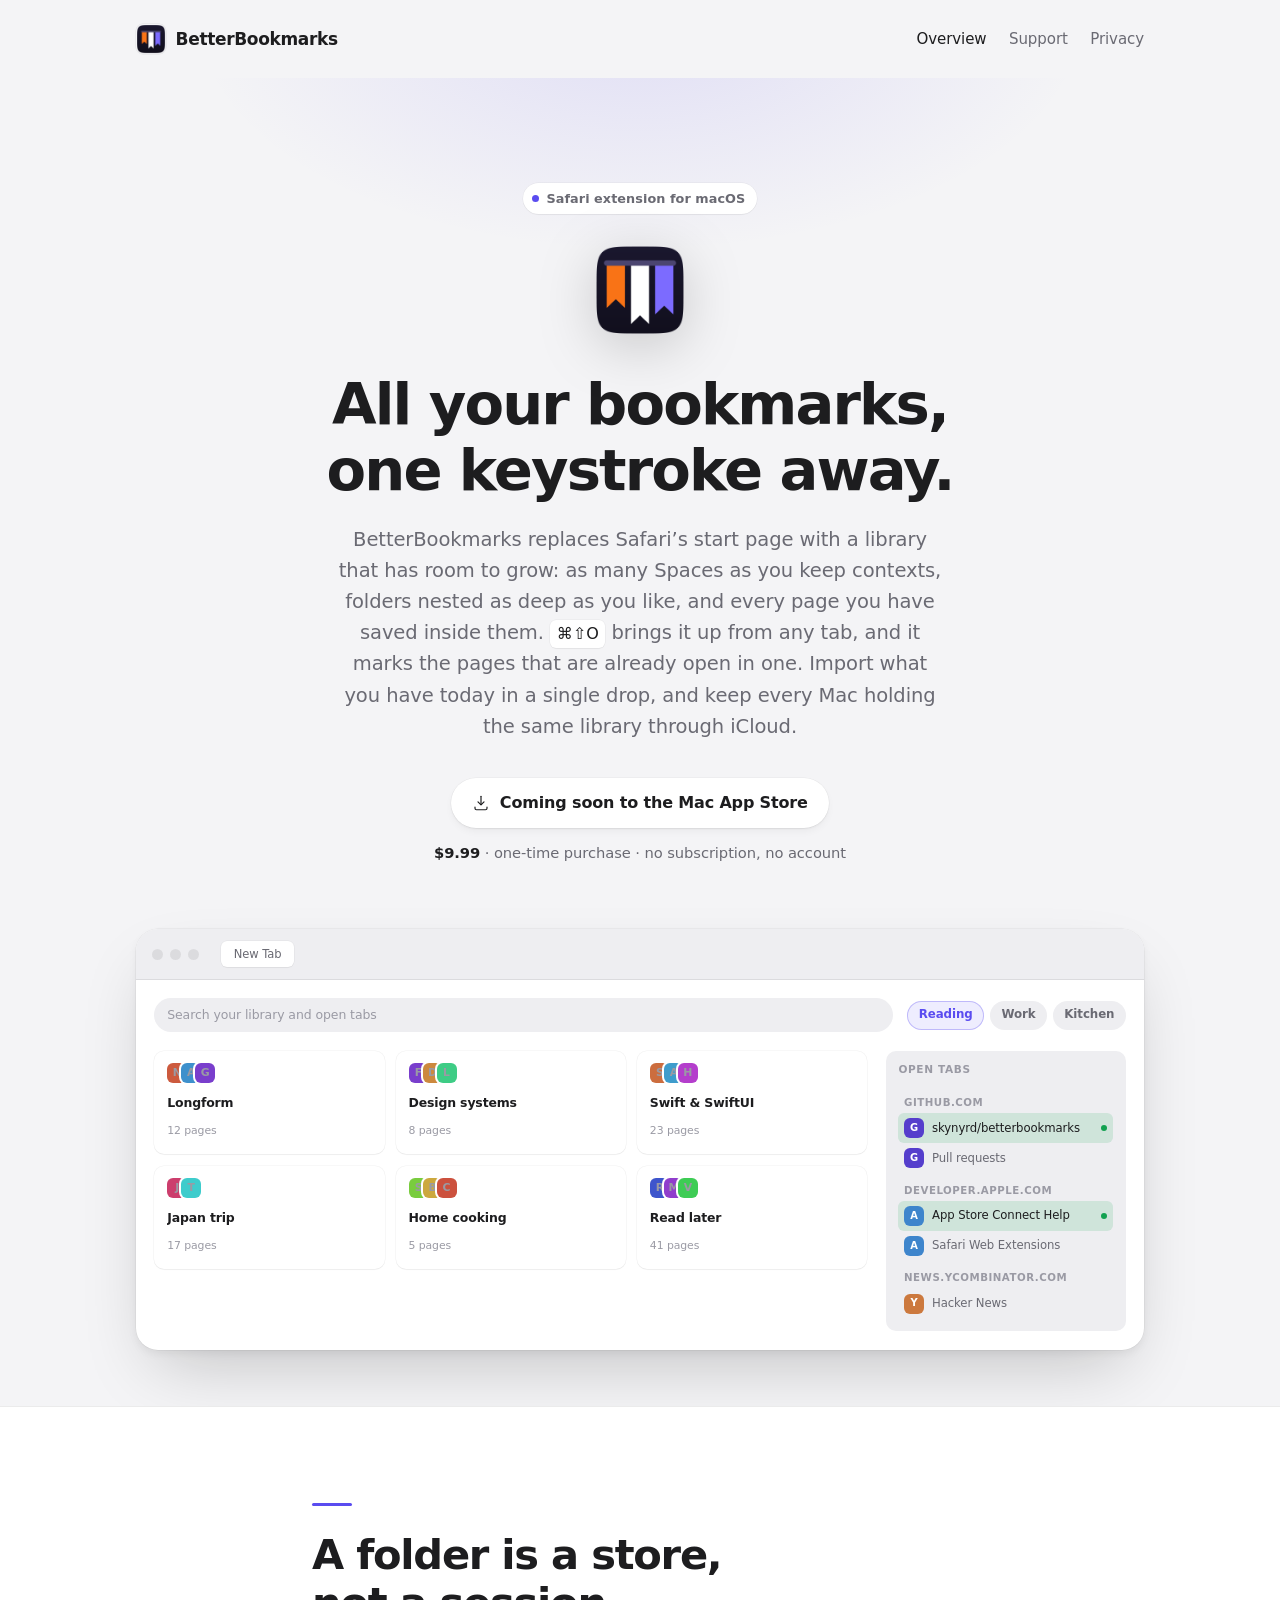
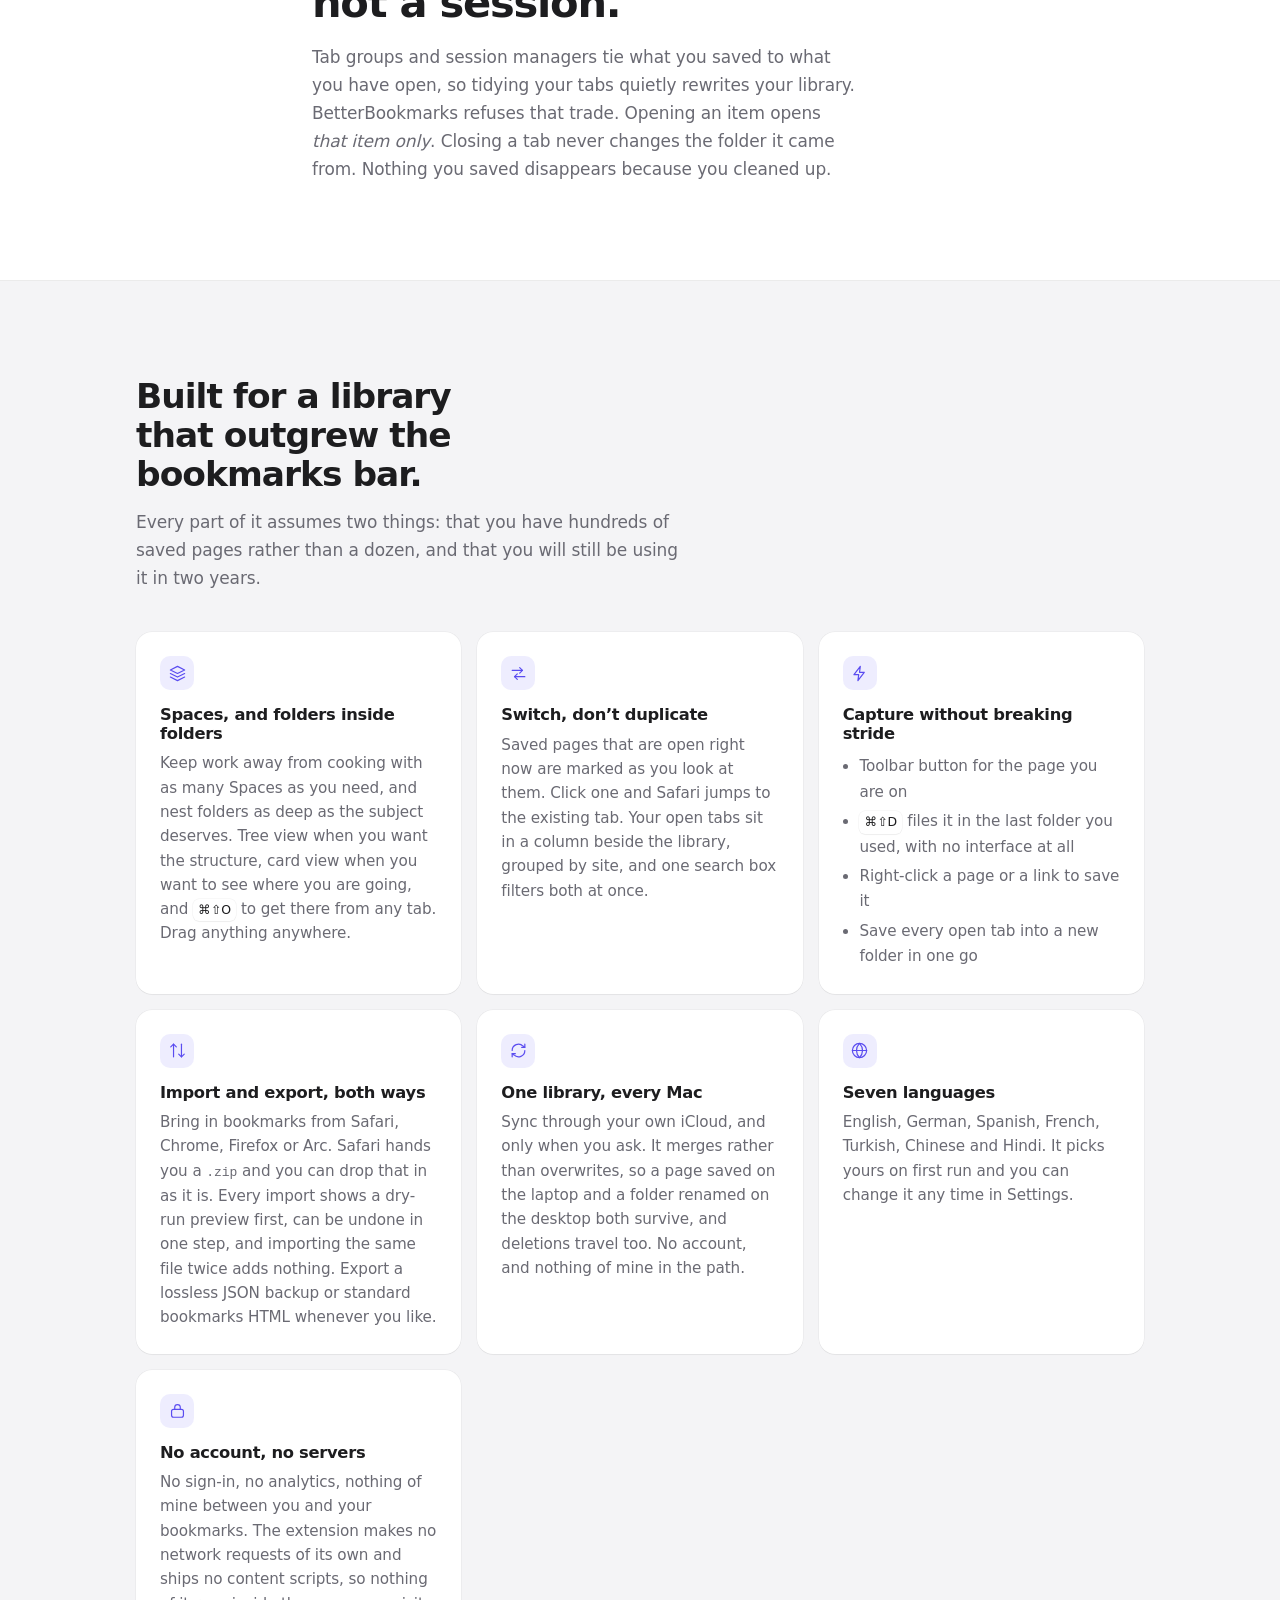
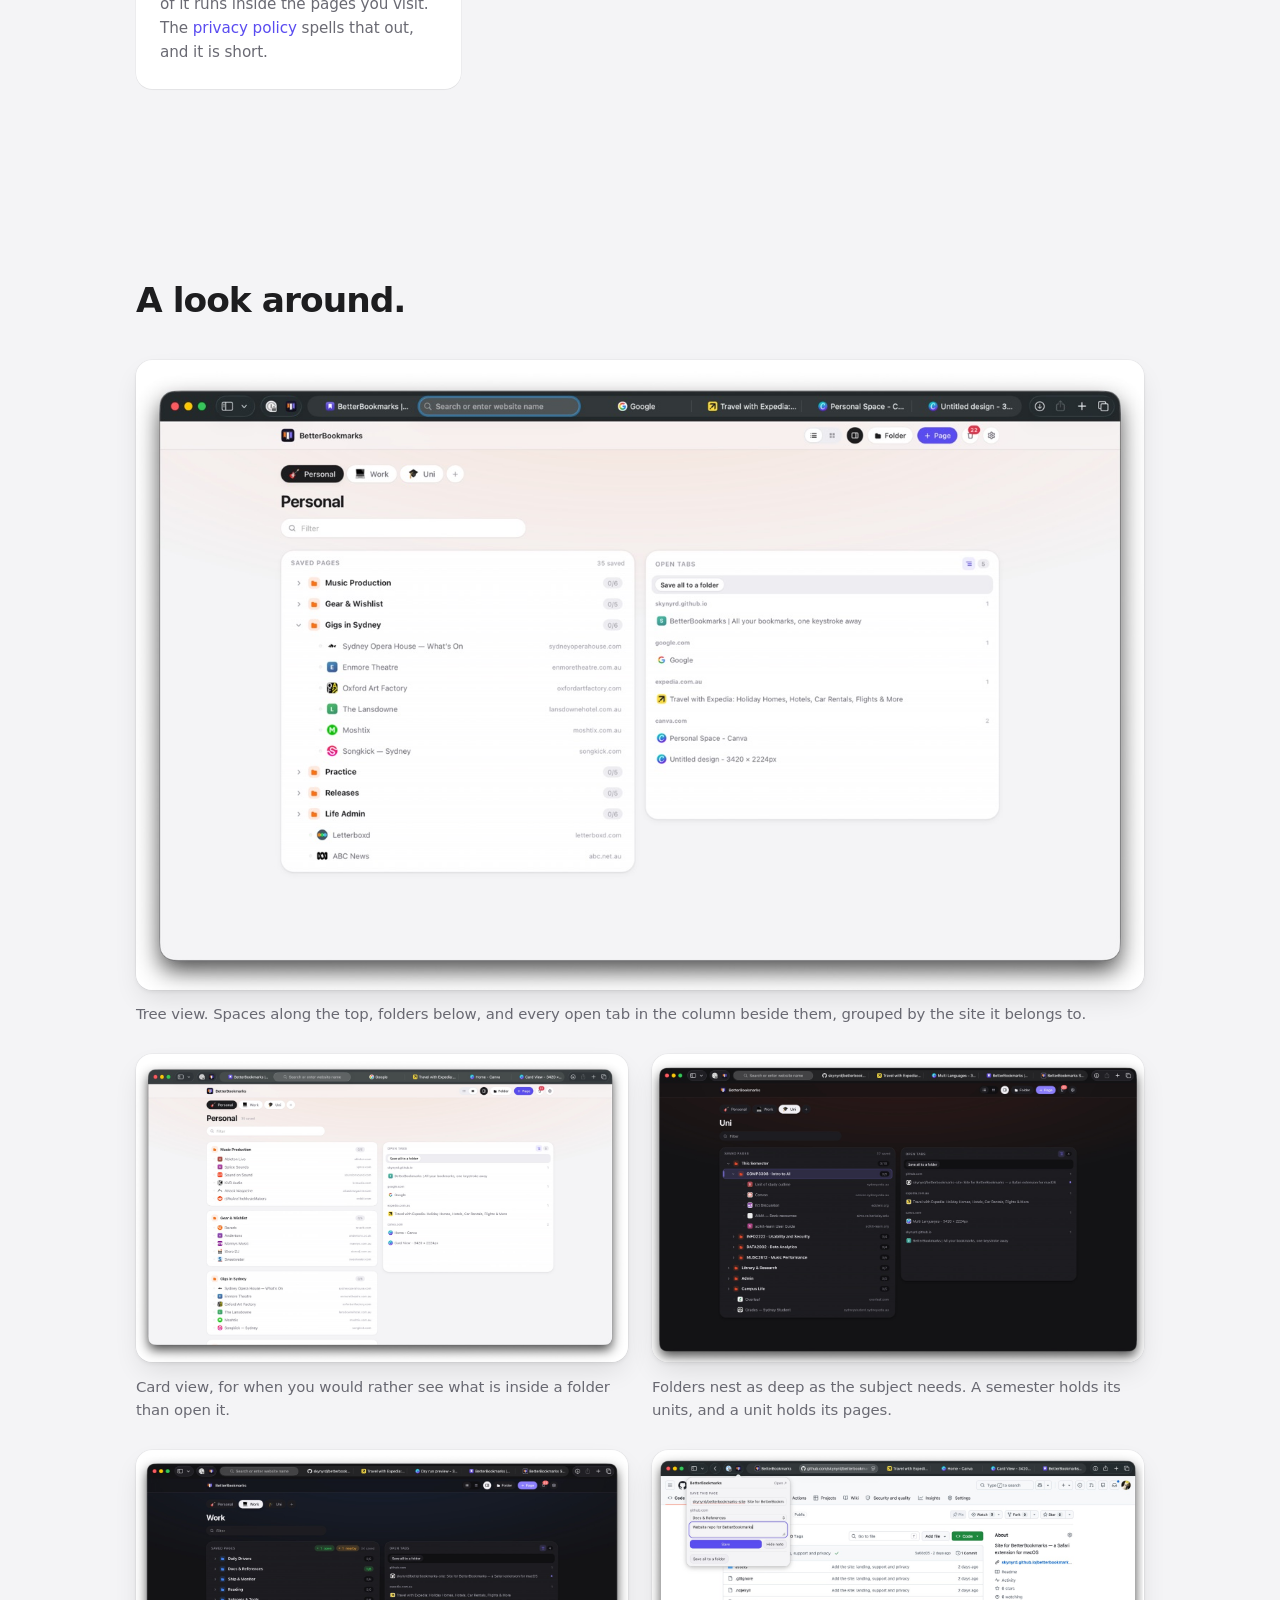
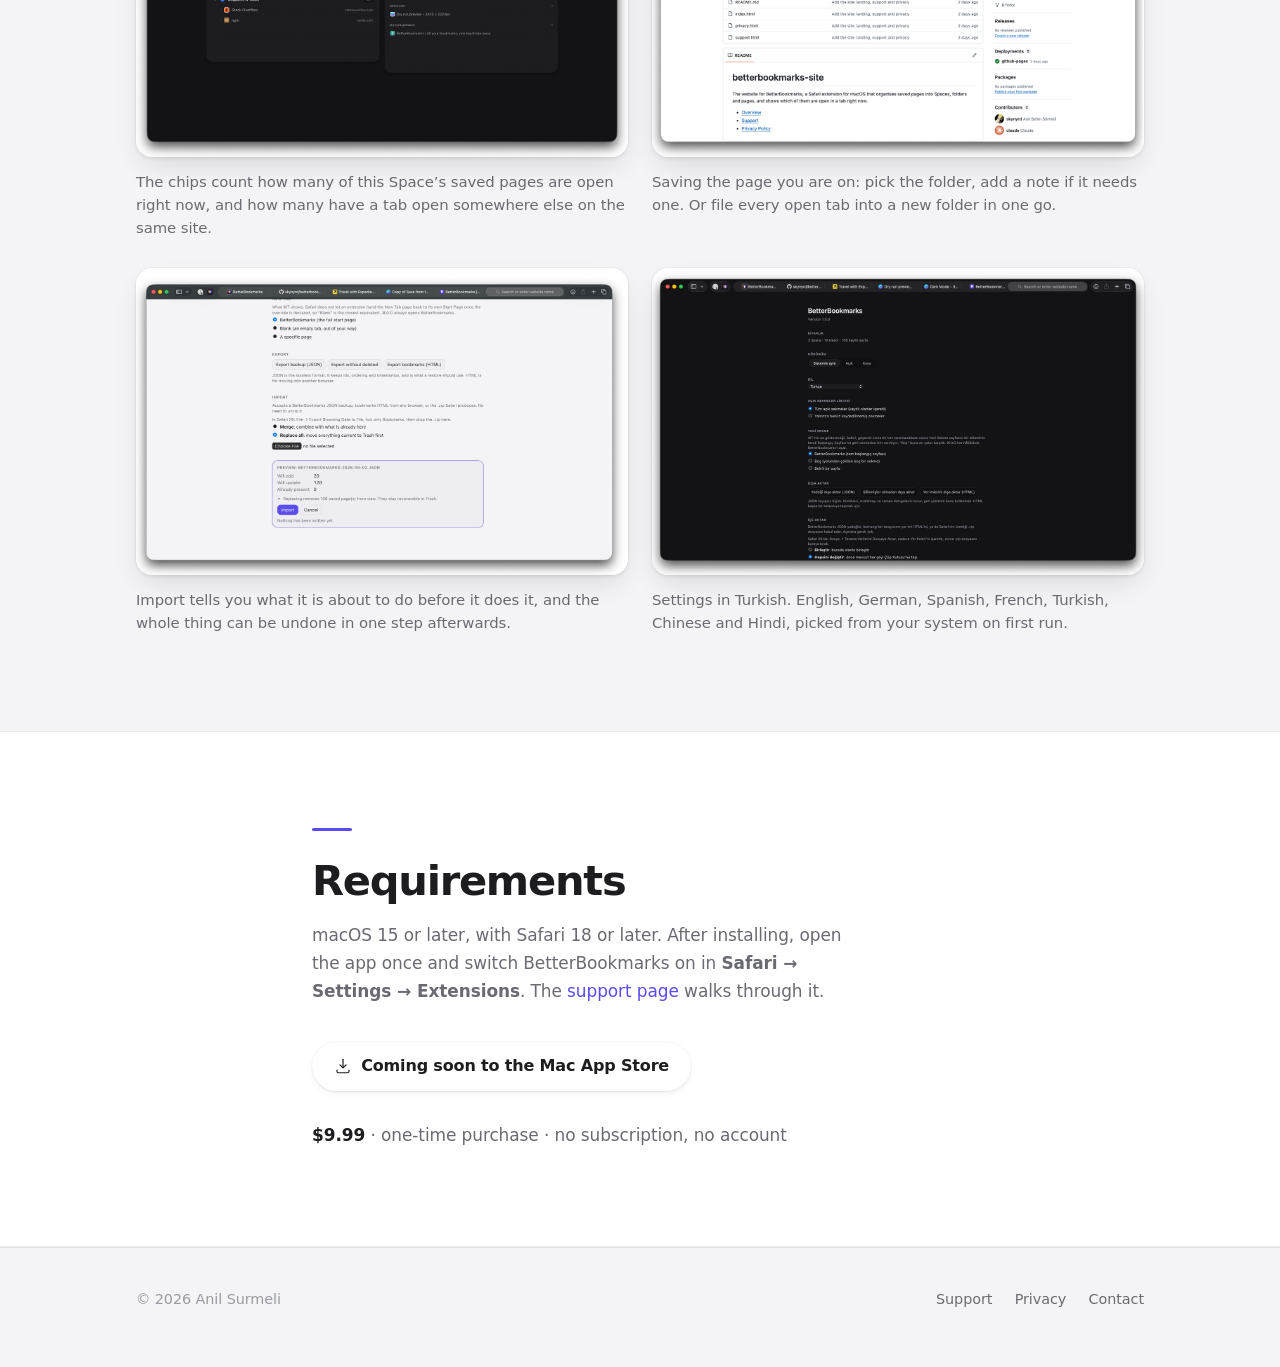
==== commit d16605e9: "adding screenshots" ====
--- a/index.html
+++ b/index.html
@@ -4,13 +4,13 @@
 <meta charset="utf-8">
 <meta name="viewport" content="width=device-width, initial-scale=1">
 <title>BetterBookmarks | All your bookmarks, one keystroke away</title>
-<meta name="description" content="A Safari extension for macOS. As many Spaces as you keep contexts, folders nested as deep as you like, and every saved page in one start page that is always one keystroke away.">
+<meta name="description" content="A Safari extension for macOS. As many Spaces as you keep contexts, folders nested as deep as you like, every saved page one keystroke away, and the same library on every Mac through iCloud.">
 <link rel="icon" href="assets/favicon.png" type="image/png">
 <link rel="apple-touch-icon" href="assets/mark.png">
 <link rel="stylesheet" href="assets/style.css">
 <meta property="og:type" content="website">
 <meta property="og:title" content="BetterBookmarks">
-<meta property="og:description" content="Spaces, nested folders and every page you have saved, in one start page a keystroke away. A Safari extension for macOS.">
+<meta property="og:description" content="Spaces, nested folders and every page you have saved, in one start page a keystroke away, on every Mac you own. A Safari extension for macOS.">
 <meta property="og:image" content="https://skynyrd.github.io/betterbookmarks-site/assets/icon.png">
 <meta name="twitter:card" content="summary_large_image">
 </head>
@@ -39,7 +39,7 @@
         many Spaces as you keep contexts, folders nested as deep as you like, and every page you
         have saved inside them. <kbd>&#8984;&#8679;O</kbd> brings it up from any tab, and it marks
         the pages that are already open in one. Import what you have today in a single drop, and
-        export it again whenever you want.
+        keep every Mac holding the same library through iCloud.
       </p>
 
       <div class="cta">
@@ -214,6 +214,18 @@
 
         <div class="tile">
           <div class="ico">
+            <svg viewBox="0 0 24 24" fill="none" stroke="currentColor" stroke-width="1.5" stroke-linecap="round" stroke-linejoin="round"><path d="M4 12a8 8 0 0 1 13.7-5.6L20 8"/><path d="M20 4v4h-4"/><path d="M20 12a8 8 0 0 1-13.7 5.6L4 16"/><path d="M4 20v-4h4"/></svg>
+          </div>
+          <h3>One library, every Mac</h3>
+          <p>
+            Sync through your own iCloud, and only when you ask. It merges rather than overwrites,
+            so a page saved on the laptop and a folder renamed on the desktop both survive, and
+            deletions travel too. No account, and nothing of mine in the path.
+          </p>
+        </div>
+
+        <div class="tile">
+          <div class="ico">
             <svg viewBox="0 0 24 24" fill="none" stroke="currentColor" stroke-width="1.5" stroke-linecap="round" stroke-linejoin="round"><circle cx="12" cy="12" r="9"/><path d="M3 12h18"/><path d="M12 3c2.5 2.6 3.8 5.6 3.8 9S14.5 18.4 12 21c-2.5-2.6-3.8-5.6-3.8-9S9.5 5.6 12 3Z"/></svg>
           </div>
           <h3>Seven languages</h3>
@@ -227,12 +239,12 @@
           <div class="ico">
             <svg viewBox="0 0 24 24" fill="none" stroke="currentColor" stroke-width="1.5" stroke-linecap="round" stroke-linejoin="round"><rect x="4.5" y="10.5" width="15" height="10" rx="2.5"/><path d="M8.5 10.5V8a3.5 3.5 0 0 1 7 0v2.5"/></svg>
           </div>
-          <h3>Nothing leaves your Mac</h3>
-          <p>
-            No account, no sign-in, no analytics, no servers. The extension makes no network
-            requests of its own and asks for no host permissions, so it cannot read the pages you
-            visit. The <a href="privacy.html">privacy policy</a> spells that out, and it is
-            short.
+          <h3>No account, no servers</h3>
+          <p>
+            No sign-in, no analytics, nothing of mine between you and your bookmarks. The extension
+            makes no network requests of its own and ships no content scripts, so nothing of it
+            runs inside the pages you visit. The <a href="privacy.html">privacy policy</a> spells
+            that out, and it is short.
           </p>
         </div>
       </div>
@@ -243,35 +255,64 @@
     <div class="wrap">
       <div class="section-head">
         <h2>A look around.</h2>
-        <p>The start page, capture, and moving your existing bookmarks in.</p>
-      </div>
-
-      <!-- Drop PNGs with these exact names into assets/screenshots/ and they
-           appear automatically. Until then each frame shows its filename. -->
+      </div>
+
       <div class="shots">
         <figure>
-          <div class="frame" data-file="assets/screenshots/01-library.png">
-            <img src="assets/screenshots/01-library.png" alt="The BetterBookmarks start page in card view, showing Spaces and folders" loading="lazy" onerror="this.remove()">
-          </div>
-          <figcaption>Card view. Spaces across the top, folders below, everything draggable.</figcaption>
-        </figure>
-        <figure>
-          <div class="frame" data-file="assets/screenshots/02-open-tabs.png">
-            <img src="assets/screenshots/02-open-tabs.png" alt="Tree view with the open tabs column beside it" loading="lazy" onerror="this.remove()">
-          </div>
-          <figcaption>Tree view with open tabs alongside, grouped by site and marked live.</figcaption>
-        </figure>
-        <figure>
-          <div class="frame" data-file="assets/screenshots/03-capture.png">
-            <img src="assets/screenshots/03-capture.png" alt="The toolbar popup saving the current page" loading="lazy" onerror="this.remove()">
-          </div>
-          <figcaption>Saving the page you are on, from the toolbar.</figcaption>
-        </figure>
-        <figure>
-          <div class="frame" data-file="assets/screenshots/04-import.png">
-            <img src="assets/screenshots/04-import.png" alt="The import screen showing a dry-run preview" loading="lazy" onerror="this.remove()">
-          </div>
-          <figcaption>Import, with a dry-run preview before anything is written.</figcaption>
+          <button class="frame" type="button" data-full="assets/screenshots/01-start-page.png"
+                  aria-label="Enlarge: Tree view">
+            <img src="assets/screenshots/thumbs/01-start-page.jpg" alt="The BetterBookmarks start page in tree view, with Spaces along the top and an open tabs column beside the library"
+                 width="1400" height="875" loading="lazy" decoding="async">
+          </button>
+          <figcaption>Tree view. Spaces along the top, folders below, and every open tab in the column beside them, grouped by the site it belongs to.</figcaption>
+        </figure>
+        <figure>
+          <button class="frame" type="button" data-full="assets/screenshots/02-card-view.png"
+                  aria-label="Enlarge: Card view, for when you would rather see what is inside a folder than open it">
+            <img src="assets/screenshots/thumbs/02-card-view.jpg" alt="The same library in card view, each folder shown as a card listing its pages"
+                 width="1400" height="875" loading="lazy" decoding="async">
+          </button>
+          <figcaption>Card view, for when you would rather see what is inside a folder than open it.</figcaption>
+        </figure>
+        <figure>
+          <button class="frame" type="button" data-full="assets/screenshots/03-subfolders.png"
+                  aria-label="Enlarge: Folders nest as deep as the subject needs">
+            <img src="assets/screenshots/thumbs/03-subfolders.jpg" alt="A university Space with folders nested several levels deep"
+                 width="1400" height="875" loading="lazy" decoding="async">
+          </button>
+          <figcaption>Folders nest as deep as the subject needs. A semester holds its units, and a unit holds its pages.</figcaption>
+        </figure>
+        <figure>
+          <button class="frame" type="button" data-full="assets/screenshots/04-open-tabs.png"
+                  aria-label="Enlarge: The chips count how many of this Space's saved pages are open right now, and how many have a tab open somewhere else on the same site">
+            <img src="assets/screenshots/thumbs/04-open-tabs.jpg" alt="A Space in dark mode showing counts of open and nearby saved pages"
+                 width="1400" height="875" loading="lazy" decoding="async">
+          </button>
+          <figcaption>The chips count how many of this Space&rsquo;s saved pages are open right now, and how many have a tab open somewhere else on the same site.</figcaption>
+        </figure>
+        <figure>
+          <button class="frame" type="button" data-full="assets/screenshots/05-save-from-toolbar.png"
+                  aria-label="Enlarge: Saving the page you are on: pick the folder, add a note if it needs one">
+            <img src="assets/screenshots/thumbs/05-save-from-toolbar.jpg" alt="The toolbar popup saving the current page, with a folder picker and a note field"
+                 width="1400" height="875" loading="lazy" decoding="async">
+          </button>
+          <figcaption>Saving the page you are on: pick the folder, add a note if it needs one. Or file every open tab into a new folder in one go.</figcaption>
+        </figure>
+        <figure>
+          <button class="frame" type="button" data-full="assets/screenshots/06-import-preview.png"
+                  aria-label="Enlarge: Import tells you what it is about to do before it does it, and the whole thing can be undone in one step afterwards">
+            <img src="assets/screenshots/thumbs/06-import-preview.jpg" alt="The import screen showing a dry-run preview of what will be added and updated"
+                 width="1400" height="875" loading="lazy" decoding="async">
+          </button>
+          <figcaption>Import tells you what it is about to do before it does it, and the whole thing can be undone in one step afterwards.</figcaption>
+        </figure>
+        <figure>
+          <button class="frame" type="button" data-full="assets/screenshots/07-languages.png"
+                  aria-label="Enlarge: Settings in Turkish">
+            <img src="assets/screenshots/thumbs/07-languages.jpg" alt="The settings page displayed in Turkish"
+                 width="1400" height="875" loading="lazy" decoding="async">
+          </button>
+          <figcaption>Settings in Turkish. English, German, Spanish, French, Turkish, Chinese and Hindi, picked from your system on first run.</figcaption>
         </figure>
       </div>
     </div>
@@ -311,5 +352,88 @@
   </div>
 </footer>
 
+<dialog class="lightbox" id="lightbox" aria-label="Screenshot viewer">
+  <button class="lb-close" type="button" aria-label="Close">
+    <svg viewBox="0 0 24 24" fill="none" stroke="currentColor" stroke-width="1.8" stroke-linecap="round"><path d="m6 6 12 12M18 6 6 18"/></svg>
+  </button>
+  <button class="lb-nav lb-prev" type="button" aria-label="Previous screenshot">
+    <svg viewBox="0 0 24 24" fill="none" stroke="currentColor" stroke-width="1.8" stroke-linecap="round" stroke-linejoin="round"><path d="m14.5 5-7 7 7 7"/></svg>
+  </button>
+  <img class="lb-img" alt="">
+  <button class="lb-nav lb-next" type="button" aria-label="Next screenshot">
+    <svg viewBox="0 0 24 24" fill="none" stroke="currentColor" stroke-width="1.8" stroke-linecap="round" stroke-linejoin="round"><path d="m9.5 5 7 7-7 7"/></svg>
+  </button>
+  <p class="lb-caption"><span class="lb-count"></span><span class="lb-text"></span></p>
+</dialog>
+
+<script>
+(function () {
+  var dialog = document.getElementById('lightbox');
+  var frames = Array.prototype.slice.call(document.querySelectorAll('.shots .frame'));
+  if (!dialog || !frames.length || typeof dialog.showModal !== 'function') return;
+
+  var shots = frames.map(function (frame) {
+    var img = frame.querySelector('img');
+    return {
+      full: frame.dataset.full,
+      thumb: img.getAttribute('src'),
+      alt: img.getAttribute('alt'),
+      caption: frame.closest('figure').querySelector('figcaption').textContent.trim(),
+    };
+  });
+
+  var img = dialog.querySelector('.lb-img');
+  var text = dialog.querySelector('.lb-text');
+  var count = dialog.querySelector('.lb-count');
+  var index = 0;
+
+  function show(i) {
+    index = (i + shots.length) % shots.length;
+    var shot = shots[index];
+    // The thumbnail is already in cache, so it paints immediately and the full
+    // image replaces it once decoded. Without this the viewer flashes empty for
+    // as long as a 2560px PNG takes to arrive.
+    img.src = shot.thumb;
+    img.alt = shot.alt;
+    text.textContent = shot.caption;
+    count.textContent = index + 1 + ' / ' + shots.length;
+    var full = new Image();
+    full.onload = function () {
+      if (shots[index] === shot) img.src = shot.full;
+    };
+    full.src = shot.full;
+  }
+
+  frames.forEach(function (frame, i) {
+    frame.addEventListener('click', function () {
+      show(i);
+      dialog.showModal();
+      document.documentElement.classList.add('is-locked');
+    });
+  });
+
+  dialog.querySelector('.lb-prev').addEventListener('click', function () { show(index - 1); });
+  dialog.querySelector('.lb-next').addEventListener('click', function () { show(index + 1); });
+  dialog.querySelector('.lb-close').addEventListener('click', function () { dialog.close(); });
+
+  // Escape and focus trapping come from <dialog>. The arrow keys do not.
+  dialog.addEventListener('keydown', function (e) {
+    if (e.key === 'ArrowLeft') { e.preventDefault(); show(index - 1); }
+    if (e.key === 'ArrowRight') { e.preventDefault(); show(index + 1); }
+  });
+
+  // Everything visible is a child element, so a click that lands on the dialog
+  // itself landed on the empty space around the image.
+  dialog.addEventListener('click', function (e) {
+    if (e.target === dialog) dialog.close();
+  });
+
+  dialog.addEventListener('close', function () {
+    document.documentElement.classList.remove('is-locked');
+    frames[index].focus();
+  });
+})();
+</script>
+
 </body>
 </html>
--- a/assets/style.css
+++ b/assets/style.css
@@ -640,44 +640,167 @@
    Screenshots
    -------------------------------------------------------------------------- */
 
+/* Two columns, with the first shot given both of them: it is the one that has
+   to explain what the product is, and it does that badly at half width. */
 .shots {
   display: grid;
-  grid-template-columns: repeat(auto-fit, minmax(20rem, 1fr));
-  gap: 1.5rem;
+  grid-template-columns: repeat(2, minmax(0, 1fr));
+  gap: 1.75rem 1.5rem;
 }
 .shots figure { margin: 0; }
+.shots figure:first-child { grid-column: 1 / -1; }
+
+@media (max-width: 46rem) {
+  .shots { grid-template-columns: minmax(0, 1fr); }
+}
+
 .shots .frame {
+  display: block;
+  width: 100%;
+  padding: 0;
+  border: 0;
   border-radius: var(--bb-r-lg);
   background: var(--bb-surface-sunken);
   box-shadow: var(--bb-e3);
   overflow: hidden;
   aspect-ratio: 16 / 10;
-  display: grid;
-  place-items: center;
   position: relative;
-}
-/* Placeholder shown until a real PNG is dropped in. The <img> removes itself
-   on error, so adding the file is the only step and the markup never changes. */
-.shots .frame::after {
-  content: attr(data-file);
-  color: var(--bb-text-3);
-  font-family: var(--bb-mono);
-  font-size: 0.76rem;
-  padding: 0 1rem;
-  text-align: center;
-}
+  cursor: zoom-in;
+  transition: transform var(--bb-med), box-shadow var(--bb-med);
+}
+.shots .frame:hover { transform: translateY(-2px); box-shadow: var(--bb-e4); }
+.shots .frame:active { transform: translateY(0); }
+
 .shots .frame img {
-  position: relative;
-  z-index: 1;
+  display: block;
   width: 100%;
   height: 100%;
   object-fit: cover;
 }
+
+/* The affordance only appears on hover, so a page at rest stays quiet. */
+.shots .frame::after {
+  content: '';
+  position: absolute;
+  right: 0.75rem;
+  bottom: 0.75rem;
+  width: 30px;
+  height: 30px;
+  border-radius: 50%;
+  background:
+    rgb(0 0 0 / 0.55)
+    url("data:image/svg+xml,%3Csvg xmlns='http://www.w3.org/2000/svg' viewBox='0 0 24 24' fill='none' stroke='white' stroke-width='1.8' stroke-linecap='round' stroke-linejoin='round'%3E%3Cpath d='M14 4h6v6'/%3E%3Cpath d='M10 20H4v-6'/%3E%3Cpath d='M20 4l-7 7'/%3E%3Cpath d='M4 20l7-7'/%3E%3C/svg%3E")
+    center / 16px no-repeat;
+  opacity: 0;
+  transition: opacity var(--bb-fast);
+}
+.shots .frame:hover::after,
+.shots .frame:focus-visible::after { opacity: 1; }
+
 .shots figcaption {
-  margin-top: 0.8rem;
+  margin-top: 0.85rem;
   color: var(--bb-text-2);
   font-size: 0.93rem;
+  line-height: 1.55;
   text-wrap: pretty;
+}
+
+/* --------------------------------------------------------------------------
+   Screenshot viewer
+   -------------------------------------------------------------------------- */
+
+html.is-locked { overflow: hidden; }
+
+/* Filling the viewport rather than sizing to the image is what makes a click on
+   the empty space reach the dialog itself, which is how it closes. */
+.lightbox {
+  position: fixed;
+  inset: 0;
+  width: 100%;
+  max-width: 100%;
+  height: 100%;
+  max-height: 100%;
+  margin: 0;
+  padding: 0;
+  border: 0;
+  background: transparent;
+  overflow: hidden;
+}
+.lightbox[open] {
+  display: grid;
+  grid-template-columns: auto 1fr auto;
+  align-items: center;
+  gap: 0.5rem;
+  padding: clamp(0.75rem, 3vw, 2rem);
+}
+.lightbox::backdrop {
+  background: rgb(8 8 10 / 0.86);
+  backdrop-filter: blur(3px);
+}
+
+.lb-img {
+  grid-column: 2;
+  justify-self: center;
+  max-width: 100%;
+  max-height: 82vh;
+  object-fit: contain;
+  border-radius: var(--bb-r);
+  box-shadow: 0 30px 80px -20px rgb(0 0 0 / 0.7);
+}
+
+.lb-nav,
+.lb-close {
+  display: grid;
+  place-items: center;
+  border: 0;
+  border-radius: 50%;
+  background: rgb(255 255 255 / 0.1);
+  color: #fff;
+  cursor: pointer;
+  transition: background var(--bb-fast);
+}
+.lb-nav:hover,
+.lb-close:hover { background: rgb(255 255 255 / 0.22); }
+.lb-nav { width: 44px; height: 44px; }
+.lb-nav svg { width: 22px; height: 22px; }
+.lb-prev { grid-column: 1; }
+.lb-next { grid-column: 3; }
+
+.lb-close {
+  position: absolute;
+  top: clamp(0.75rem, 3vw, 2rem);
+  right: clamp(0.75rem, 3vw, 2rem);
+  width: 38px;
+  height: 38px;
+}
+.lb-close svg { width: 18px; height: 18px; }
+
+.lb-caption {
+  grid-column: 2;
+  align-self: start;
+  margin: 0.9rem auto 0;
+  max-width: 46rem;
+  color: rgb(255 255 255 / 0.72);
+  font-size: 0.92rem;
+  line-height: 1.5;
+  text-align: center;
+  text-wrap: pretty;
+}
+.lb-count {
+  display: block;
+  margin-bottom: 0.3rem;
+  color: rgb(255 255 255 / 0.45);
+  font-size: 0.78rem;
+  font-variant-numeric: tabular-nums;
+}
+
+@media (max-width: 34rem) {
+  .lightbox[open] { grid-template-columns: 1fr; }
+  .lb-img { grid-column: 1; max-height: 70vh; }
+  .lb-caption { grid-column: 1; }
+  .lb-nav { position: absolute; bottom: clamp(0.75rem, 3vw, 2rem); }
+  .lb-prev { left: 25%; }
+  .lb-next { right: 25%; }
 }
 
 /* --------------------------------------------------------------------------
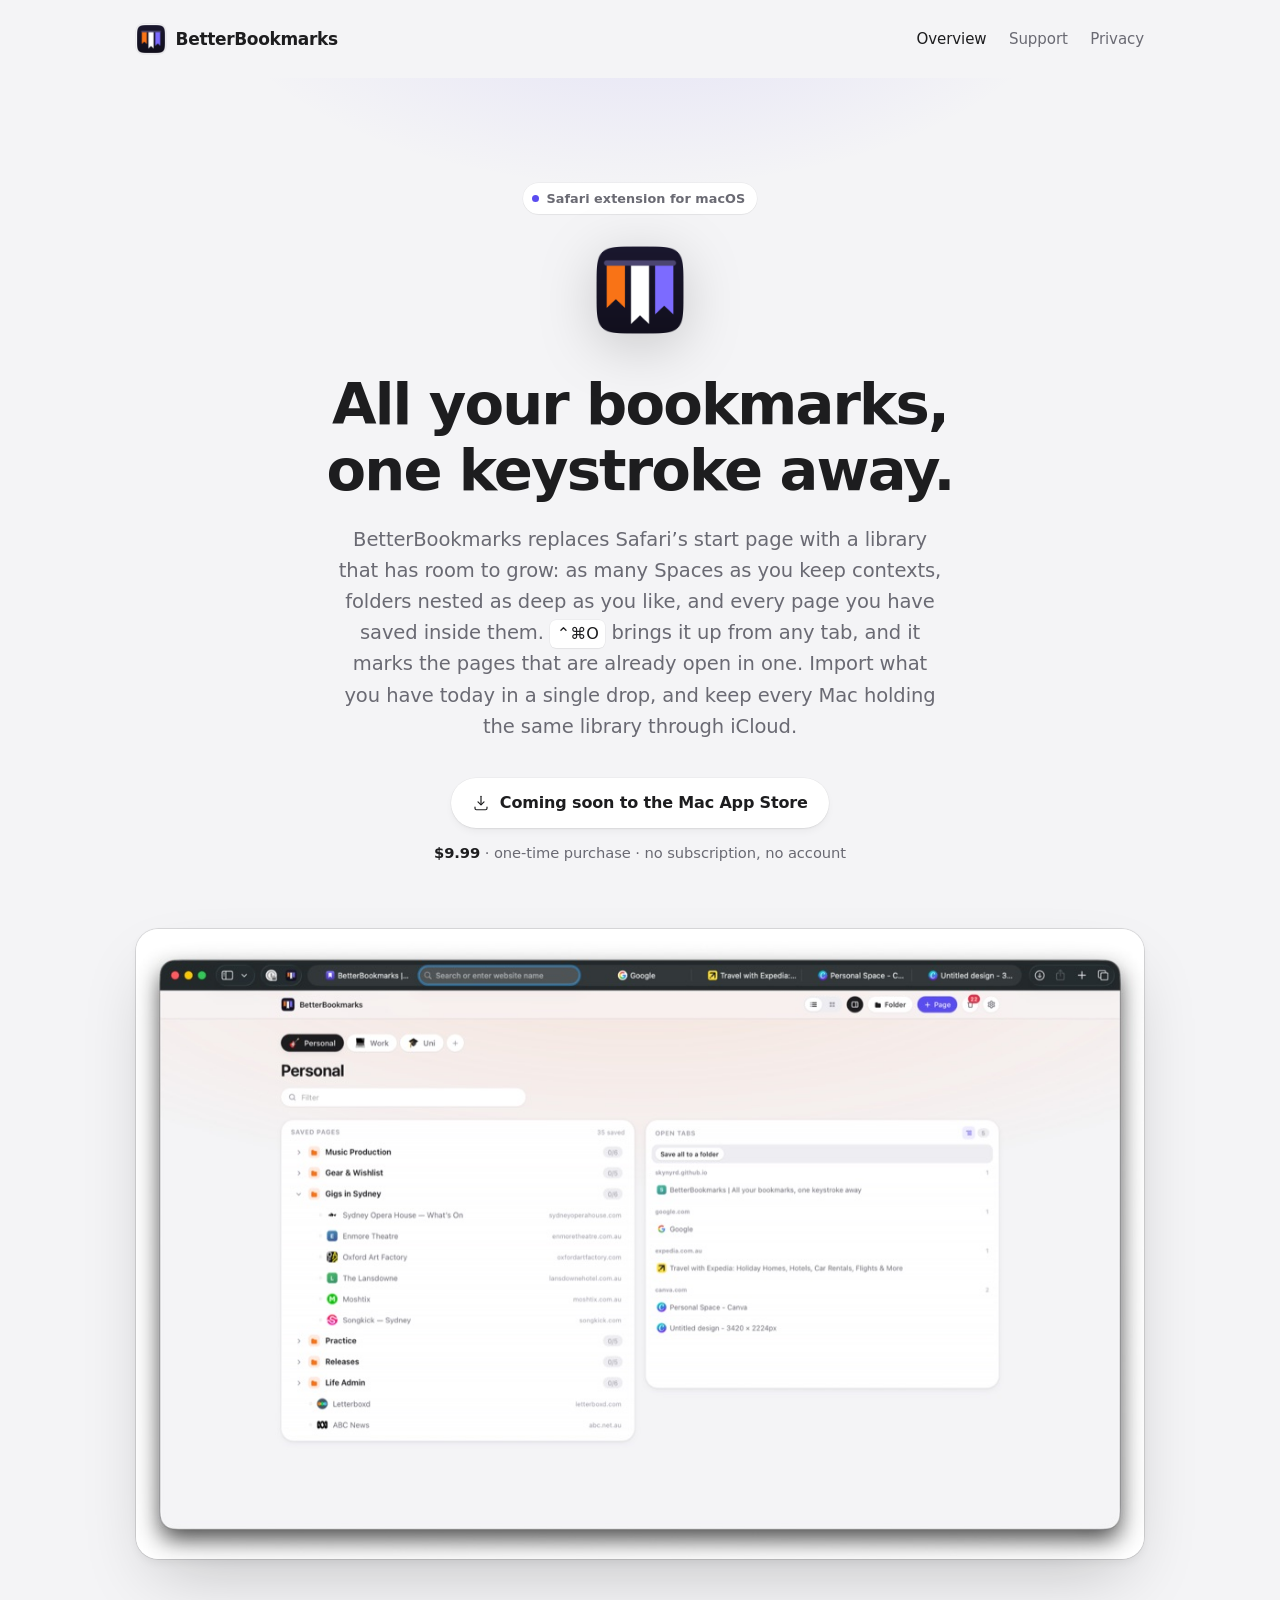
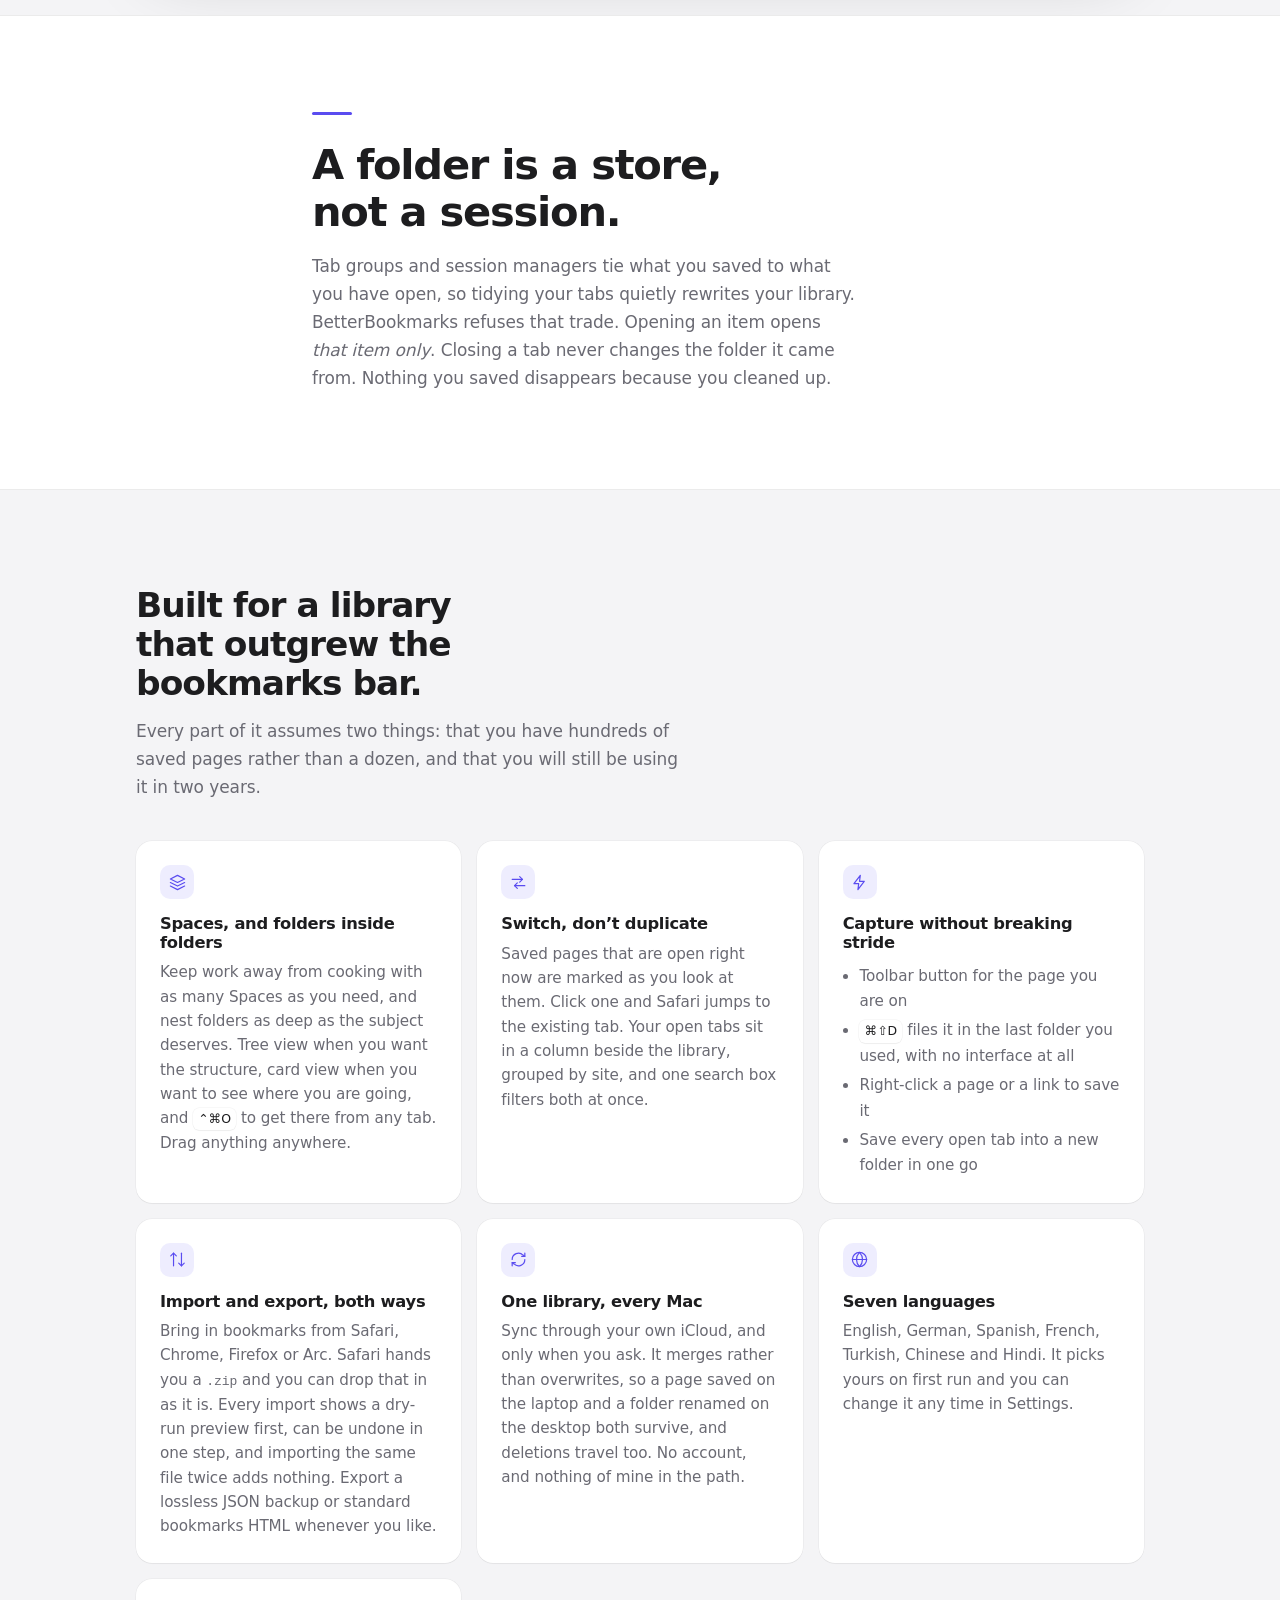
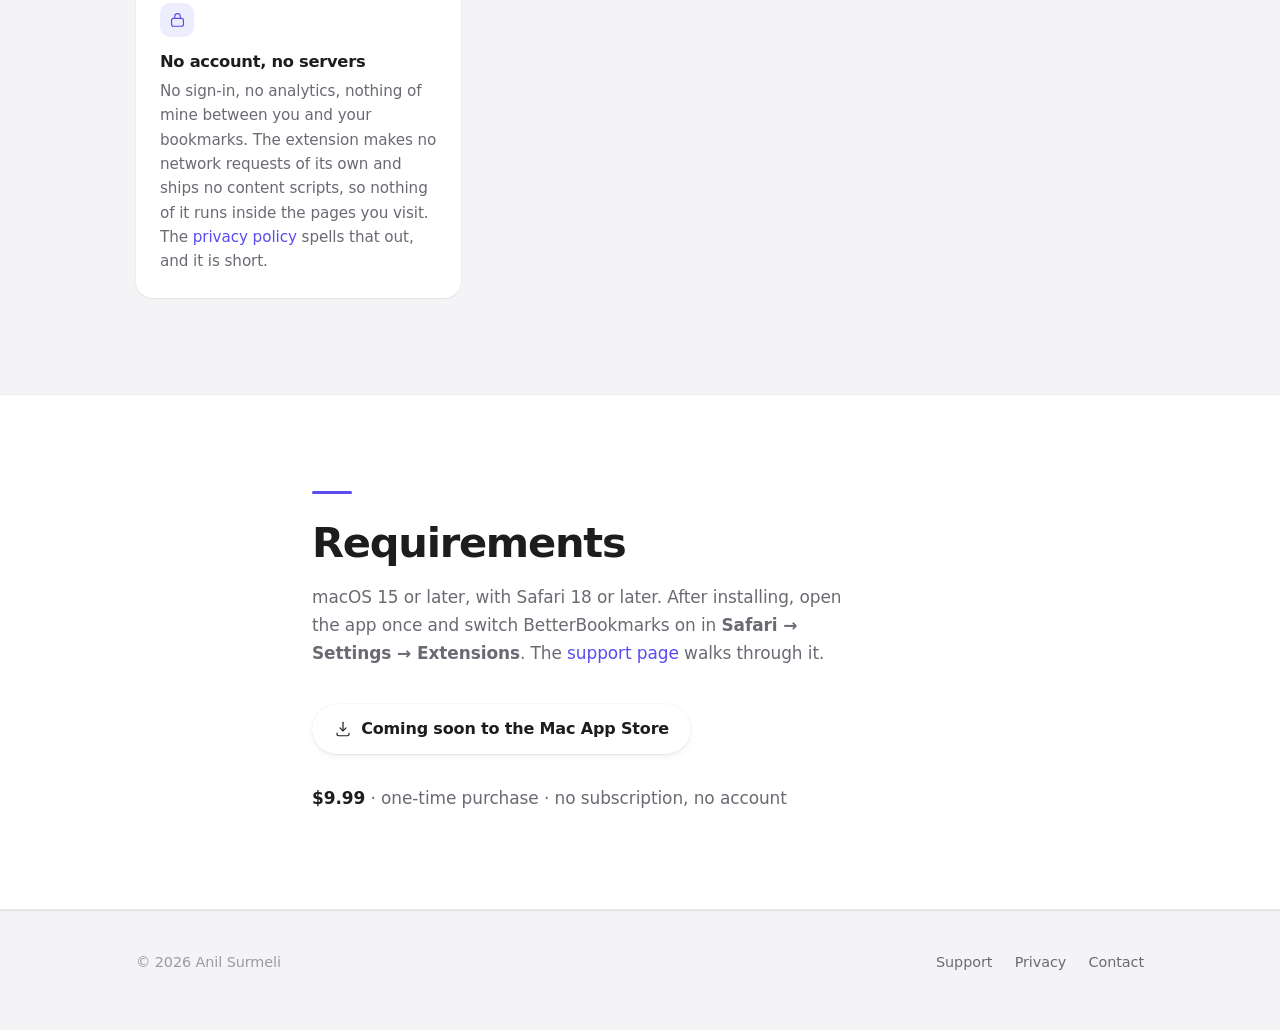
==== commit 5fe972c8: "fix: hero image & shortcut" ====
--- a/index.html
+++ b/index.html
@@ -37,7 +37,7 @@
       <p class="lede">
         BetterBookmarks replaces Safari&rsquo;s start page with a library that has room to grow: as
         many Spaces as you keep contexts, folders nested as deep as you like, and every page you
-        have saved inside them. <kbd>&#8984;&#8679;O</kbd> brings it up from any tab, and it marks
+        have saved inside them. <kbd>&#8963;&#8984;O</kbd> brings it up from any tab, and it marks
         the pages that are already open in one. Import what you have today in a single drop, and
         keep every Mac holding the same library through iCloud.
       </p>
@@ -52,87 +52,17 @@
         <p class="price"><strong>$9.99</strong> &middot; one&#8209;time purchase &middot; no subscription, no account</p>
       </div>
 
-      <!-- A stylised illustration of the start page, drawn with the product's own
-           design tokens. Real screenshots go in the gallery further down. -->
-      <div class="mock-frame" aria-hidden="true">
-        <div class="mock-chrome">
-          <i></i><i></i><i></i>
-          <span class="tab">New Tab</span>
-        </div>
-        <div class="mock-body">
-          <div class="mock-top">
-            <div class="mock-search">Search your library and open tabs</div>
-            <div class="pills">
-              <span class="pill is-on">Reading</span>
-              <span class="pill">Work</span>
-              <span class="pill">Kitchen</span>
-            </div>
-          </div>
-          <div class="mock-cols">
-            <div class="mock-grid">
-              <div class="fcard">
-                <div class="stack">
-                  <span class="mono" style="--h:12">N</span>
-                  <span class="mono" style="--h:205">A</span>
-                  <span class="mono" style="--h:265">G</span>
-                </div>
-                <b>Longform</b><span>12 pages</span>
-              </div>
-              <div class="fcard">
-                <div class="stack">
-                  <span class="mono" style="--h:265">F</span>
-                  <span class="mono" style="--h:32">D</span>
-                  <span class="mono" style="--h:150">L</span>
-                </div>
-                <b>Design systems</b><span>8 pages</span>
-              </div>
-              <div class="fcard">
-                <div class="stack">
-                  <span class="mono" style="--h:20">S</span>
-                  <span class="mono" style="--h:200">A</span>
-                  <span class="mono" style="--h:290">H</span>
-                </div>
-                <b>Swift &amp; SwiftUI</b><span>23 pages</span>
-              </div>
-              <div class="fcard">
-                <div class="stack">
-                  <span class="mono" style="--h:340">J</span>
-                  <span class="mono" style="--h:180">T</span>
-                </div>
-                <b>Japan trip</b><span>17 pages</span>
-              </div>
-              <div class="fcard">
-                <div class="stack">
-                  <span class="mono" style="--h:95">S</span>
-                  <span class="mono" style="--h:45">B</span>
-                  <span class="mono" style="--h:8">C</span>
-                </div>
-                <b>Home cooking</b><span>5 pages</span>
-              </div>
-              <div class="fcard">
-                <div class="stack">
-                  <span class="mono" style="--h:230">R</span>
-                  <span class="mono" style="--h:275">M</span>
-                  <span class="mono" style="--h:130">V</span>
-                </div>
-                <b>Read later</b><span>41 pages</span>
-              </div>
-            </div>
-
-            <aside class="mock-tabs">
-              <h4>Open tabs</h4>
-              <div class="group">github.com</div>
-              <div class="trow is-live"><span class="mono" style="--h:250">G</span><em>skynyrd/betterbookmarks</em><span class="live"></span></div>
-              <div class="trow"><span class="mono" style="--h:250">G</span><em>Pull requests</em></div>
-              <div class="group">developer.apple.com</div>
-              <div class="trow is-live"><span class="mono" style="--h:210">A</span><em>App Store Connect Help</em><span class="live"></span></div>
-              <div class="trow"><span class="mono" style="--h:210">A</span><em>Safari Web Extensions</em></div>
-              <div class="group">news.ycombinator.com</div>
-              <div class="trow"><span class="mono" style="--h:25">Y</span><em>Hacker News</em></div>
-            </aside>
-          </div>
-        </div>
-      </div>
+      <!-- The start page as it actually is. The screenshot already carries
+           Safari's own window chrome and drop shadow, so the frame around it is
+           a radius and a hairline rather than another drawn window. -->
+      <figure class="hero-shot">
+        <img src="assets/screenshots/hero-1100.jpg"
+             srcset="assets/screenshots/hero-1100.jpg 1100w,
+                     assets/screenshots/hero-2200.jpg 2200w"
+             sizes="(max-width: 72rem) 92vw, 68rem"
+             alt="The BetterBookmarks start page in Safari: Spaces along the top, a tree of folders and saved pages below them, and a column of open tabs grouped by site beside it"
+             width="2200" height="1375" fetchpriority="high" decoding="async">
+      </figure>
     </div>
   </div>
 
@@ -168,7 +98,7 @@
           <p>
             Keep work away from cooking with as many Spaces as you need, and nest folders as deep
             as the subject deserves. Tree view when you want the structure, card view when you want
-            to see where you are going, and <kbd>&#8984;&#8679;O</kbd> to get there from any tab.
+            to see where you are going, and <kbd>&#8963;&#8984;O</kbd> to get there from any tab.
             Drag anything anywhere.
           </p>
         </div>
@@ -247,73 +177,6 @@
             that out, and it is short.
           </p>
         </div>
-      </div>
-    </div>
-  </section>
-
-  <section>
-    <div class="wrap">
-      <div class="section-head">
-        <h2>A look around.</h2>
-      </div>
-
-      <div class="shots">
-        <figure>
-          <button class="frame" type="button" data-full="assets/screenshots/01-start-page.png"
-                  aria-label="Enlarge: Tree view">
-            <img src="assets/screenshots/thumbs/01-start-page.jpg" alt="The BetterBookmarks start page in tree view, with Spaces along the top and an open tabs column beside the library"
-                 width="1400" height="875" loading="lazy" decoding="async">
-          </button>
-          <figcaption>Tree view. Spaces along the top, folders below, and every open tab in the column beside them, grouped by the site it belongs to.</figcaption>
-        </figure>
-        <figure>
-          <button class="frame" type="button" data-full="assets/screenshots/02-card-view.png"
-                  aria-label="Enlarge: Card view, for when you would rather see what is inside a folder than open it">
-            <img src="assets/screenshots/thumbs/02-card-view.jpg" alt="The same library in card view, each folder shown as a card listing its pages"
-                 width="1400" height="875" loading="lazy" decoding="async">
-          </button>
-          <figcaption>Card view, for when you would rather see what is inside a folder than open it.</figcaption>
-        </figure>
-        <figure>
-          <button class="frame" type="button" data-full="assets/screenshots/03-subfolders.png"
-                  aria-label="Enlarge: Folders nest as deep as the subject needs">
-            <img src="assets/screenshots/thumbs/03-subfolders.jpg" alt="A university Space with folders nested several levels deep"
-                 width="1400" height="875" loading="lazy" decoding="async">
-          </button>
-          <figcaption>Folders nest as deep as the subject needs. A semester holds its units, and a unit holds its pages.</figcaption>
-        </figure>
-        <figure>
-          <button class="frame" type="button" data-full="assets/screenshots/04-open-tabs.png"
-                  aria-label="Enlarge: The chips count how many of this Space's saved pages are open right now, and how many have a tab open somewhere else on the same site">
-            <img src="assets/screenshots/thumbs/04-open-tabs.jpg" alt="A Space in dark mode showing counts of open and nearby saved pages"
-                 width="1400" height="875" loading="lazy" decoding="async">
-          </button>
-          <figcaption>The chips count how many of this Space&rsquo;s saved pages are open right now, and how many have a tab open somewhere else on the same site.</figcaption>
-        </figure>
-        <figure>
-          <button class="frame" type="button" data-full="assets/screenshots/05-save-from-toolbar.png"
-                  aria-label="Enlarge: Saving the page you are on: pick the folder, add a note if it needs one">
-            <img src="assets/screenshots/thumbs/05-save-from-toolbar.jpg" alt="The toolbar popup saving the current page, with a folder picker and a note field"
-                 width="1400" height="875" loading="lazy" decoding="async">
-          </button>
-          <figcaption>Saving the page you are on: pick the folder, add a note if it needs one. Or file every open tab into a new folder in one go.</figcaption>
-        </figure>
-        <figure>
-          <button class="frame" type="button" data-full="assets/screenshots/06-import-preview.png"
-                  aria-label="Enlarge: Import tells you what it is about to do before it does it, and the whole thing can be undone in one step afterwards">
-            <img src="assets/screenshots/thumbs/06-import-preview.jpg" alt="The import screen showing a dry-run preview of what will be added and updated"
-                 width="1400" height="875" loading="lazy" decoding="async">
-          </button>
-          <figcaption>Import tells you what it is about to do before it does it, and the whole thing can be undone in one step afterwards.</figcaption>
-        </figure>
-        <figure>
-          <button class="frame" type="button" data-full="assets/screenshots/07-languages.png"
-                  aria-label="Enlarge: Settings in Turkish">
-            <img src="assets/screenshots/thumbs/07-languages.jpg" alt="The settings page displayed in Turkish"
-                 width="1400" height="875" loading="lazy" decoding="async">
-          </button>
-          <figcaption>Settings in Turkish. English, German, Spanish, French, Turkish, Chinese and Hindi, picked from your system on first run.</figcaption>
-        </figure>
       </div>
     </div>
   </section>
@@ -352,88 +215,5 @@
   </div>
 </footer>
 
-<dialog class="lightbox" id="lightbox" aria-label="Screenshot viewer">
-  <button class="lb-close" type="button" aria-label="Close">
-    <svg viewBox="0 0 24 24" fill="none" stroke="currentColor" stroke-width="1.8" stroke-linecap="round"><path d="m6 6 12 12M18 6 6 18"/></svg>
-  </button>
-  <button class="lb-nav lb-prev" type="button" aria-label="Previous screenshot">
-    <svg viewBox="0 0 24 24" fill="none" stroke="currentColor" stroke-width="1.8" stroke-linecap="round" stroke-linejoin="round"><path d="m14.5 5-7 7 7 7"/></svg>
-  </button>
-  <img class="lb-img" alt="">
-  <button class="lb-nav lb-next" type="button" aria-label="Next screenshot">
-    <svg viewBox="0 0 24 24" fill="none" stroke="currentColor" stroke-width="1.8" stroke-linecap="round" stroke-linejoin="round"><path d="m9.5 5 7 7-7 7"/></svg>
-  </button>
-  <p class="lb-caption"><span class="lb-count"></span><span class="lb-text"></span></p>
-</dialog>
-
-<script>
-(function () {
-  var dialog = document.getElementById('lightbox');
-  var frames = Array.prototype.slice.call(document.querySelectorAll('.shots .frame'));
-  if (!dialog || !frames.length || typeof dialog.showModal !== 'function') return;
-
-  var shots = frames.map(function (frame) {
-    var img = frame.querySelector('img');
-    return {
-      full: frame.dataset.full,
-      thumb: img.getAttribute('src'),
-      alt: img.getAttribute('alt'),
-      caption: frame.closest('figure').querySelector('figcaption').textContent.trim(),
-    };
-  });
-
-  var img = dialog.querySelector('.lb-img');
-  var text = dialog.querySelector('.lb-text');
-  var count = dialog.querySelector('.lb-count');
-  var index = 0;
-
-  function show(i) {
-    index = (i + shots.length) % shots.length;
-    var shot = shots[index];
-    // The thumbnail is already in cache, so it paints immediately and the full
-    // image replaces it once decoded. Without this the viewer flashes empty for
-    // as long as a 2560px PNG takes to arrive.
-    img.src = shot.thumb;
-    img.alt = shot.alt;
-    text.textContent = shot.caption;
-    count.textContent = index + 1 + ' / ' + shots.length;
-    var full = new Image();
-    full.onload = function () {
-      if (shots[index] === shot) img.src = shot.full;
-    };
-    full.src = shot.full;
-  }
-
-  frames.forEach(function (frame, i) {
-    frame.addEventListener('click', function () {
-      show(i);
-      dialog.showModal();
-      document.documentElement.classList.add('is-locked');
-    });
-  });
-
-  dialog.querySelector('.lb-prev').addEventListener('click', function () { show(index - 1); });
-  dialog.querySelector('.lb-next').addEventListener('click', function () { show(index + 1); });
-  dialog.querySelector('.lb-close').addEventListener('click', function () { dialog.close(); });
-
-  // Escape and focus trapping come from <dialog>. The arrow keys do not.
-  dialog.addEventListener('keydown', function (e) {
-    if (e.key === 'ArrowLeft') { e.preventDefault(); show(index - 1); }
-    if (e.key === 'ArrowRight') { e.preventDefault(); show(index + 1); }
-  });
-
-  // Everything visible is a child element, so a click that lands on the dialog
-  // itself landed on the empty space around the image.
-  dialog.addEventListener('click', function (e) {
-    if (e.target === dialog) dialog.close();
-  });
-
-  dialog.addEventListener('close', function () {
-    document.documentElement.classList.remove('is-locked');
-    frames[index].focus();
-  });
-})();
-</script>
-
 </body>
 </html>
--- a/assets/style.css
+++ b/assets/style.css
@@ -375,178 +375,18 @@
 }
 
 /* --------------------------------------------------------------------------
-   The product mock
-   -------------------------------------------------------------------------- */
-
-.mock-frame {
-  margin-top: clamp(2.5rem, 6vw, 4rem);
+   The hero screenshot
+   -------------------------------------------------------------------------- */
+
+/* The image arrives with Safari's window chrome and its own drop shadow baked
+   in, so this adds only what stops it reading as a rectangle pasted onto the
+   page: a radius, and a hairline that keeps the pale plate around the window
+   from bleeding into a dark background. */
+.hero-shot {
+  margin: clamp(2.5rem, 6vw, 4rem) 0 0;
   border-radius: var(--bb-r-xl);
-  background: var(--bb-surface);
-  box-shadow: var(--bb-e4);
   overflow: hidden;
-  text-align: left;
-  user-select: none;
-}
-
-.mock-chrome {
-  display: flex;
-  align-items: center;
-  gap: 0.45rem;
-  padding: 0.75rem 1rem;
-  background: var(--bb-surface-sunken);
-  border-bottom: 1px solid var(--bb-hairline);
-}
-.mock-chrome i {
-  width: 11px; height: 11px;
-  border-radius: 50%;
-  background: var(--bb-hairline);
-}
-.mock-chrome .tab {
-  margin-left: 0.9rem;
-  padding: 0.2rem 0.8rem;
-  border-radius: var(--bb-r-sm);
-  background: var(--bb-surface);
-  box-shadow: var(--bb-e1);
-  color: var(--bb-text-2);
-  font-size: 0.72rem;
-}
-
-.mock-body { padding: 1.15rem; }
-
-.mock-top {
-  display: flex;
-  align-items: center;
-  gap: 0.9rem;
-  flex-wrap: wrap;
-  margin-bottom: 1.15rem;
-}
-
-.mock-search {
-  flex: 1 1 12rem;
-  padding: 0.42rem 0.8rem;
-  border-radius: var(--bb-r-full);
-  background: var(--bb-surface-sunken);
-  color: var(--bb-text-3);
-  font-size: 0.78rem;
-}
-
-.pills { display: flex; gap: 0.4rem; }
-.pill {
-  padding: 0.3rem 0.7rem;
-  border-radius: var(--bb-r-full);
-  background: var(--bb-surface-sunken);
-  color: var(--bb-text-2);
-  font-size: 0.74rem;
-  font-weight: 550;
-}
-.pill.is-on {
-  background: var(--bb-accent-soft);
-  color: var(--bb-accent);
-  box-shadow: inset 0 0 0 1px var(--bb-accent-line);
-}
-
-.mock-cols {
-  display: grid;
-  grid-template-columns: 1fr 15rem;
-  gap: 1.15rem;
-  align-items: start;
-}
-
-.mock-grid {
-  display: grid;
-  grid-template-columns: repeat(3, 1fr);
-  gap: 0.7rem;
-}
-
-.fcard {
-  padding: 0.8rem;
-  border-radius: var(--bb-r);
-  background: var(--bb-surface);
-  box-shadow: var(--bb-e1);
-}
-.fcard .stack {
-  display: flex;
-  margin-bottom: 0.6rem;
-}
-.fcard .stack .mono { margin-right: -6px; box-shadow: 0 0 0 2px var(--bb-surface); }
-.fcard b {
-  display: block;
-  font-size: 0.78rem;
-  font-weight: 580;
-  letter-spacing: -0.012em;
-  white-space: nowrap;
-  overflow: hidden;
-  text-overflow: ellipsis;
-}
-.fcard span {
-  color: var(--bb-text-3);
-  font-size: 0.68rem;
-}
-
-.mono {
-  flex: none;
-  width: 20px; height: 20px;
-  border-radius: var(--bb-r-sm);
-  background: hsl(var(--h) 58% 52%);
-  color: #fff;
-  font-size: 0.62rem;
-  font-weight: 640;
-  display: grid;
-  place-items: center;
-}
-
-.mock-tabs {
-  padding: 0.8rem;
-  border-radius: var(--bb-r);
-  background: var(--bb-surface-sunken);
-}
-.mock-tabs h4 {
-  margin-bottom: 0.65rem;
-  color: var(--bb-text-3);
-  font-size: 0.66rem;
-  font-weight: 620;
-  letter-spacing: 0.06em;
-  text-transform: uppercase;
-}
-.trow {
-  display: flex;
-  align-items: center;
-  gap: 0.5rem;
-  padding: 0.32rem 0.35rem;
-  border-radius: var(--bb-r-sm);
-  font-size: 0.73rem;
-  color: var(--bb-text-2);
-}
-.trow.is-live {
-  background: var(--bb-live-soft);
-  color: var(--bb-text);
-}
-.trow em {
-  flex: 1;
-  font-style: normal;
-  white-space: nowrap;
-  overflow: hidden;
-  text-overflow: ellipsis;
-}
-.trow .live {
-  flex: none;
-  width: 6px; height: 6px;
-  border-radius: 50%;
-  background: var(--bb-live);
-}
-.mock-tabs .group {
-  color: var(--bb-text-3);
-  font-size: 0.64rem;
-  font-weight: 620;
-  letter-spacing: 0.05em;
-  text-transform: uppercase;
-  padding: 0.5rem 0.35rem 0.15rem;
-}
-
-@media (max-width: 44rem) {
-  .mock-cols { grid-template-columns: 1fr; }
-  .mock-grid { grid-template-columns: repeat(2, 1fr); }
-  .mock-tabs { display: none; }
+  box-shadow: 0 0 0 1px var(--bb-hairline), var(--bb-e4);
 }
 
 /* --------------------------------------------------------------------------
@@ -635,173 +475,6 @@
   font-size: 0.95rem;
 }
 .tile li { margin-top: 0.3rem; }
-
-/* --------------------------------------------------------------------------
-   Screenshots
-   -------------------------------------------------------------------------- */
-
-/* Two columns, with the first shot given both of them: it is the one that has
-   to explain what the product is, and it does that badly at half width. */
-.shots {
-  display: grid;
-  grid-template-columns: repeat(2, minmax(0, 1fr));
-  gap: 1.75rem 1.5rem;
-}
-.shots figure { margin: 0; }
-.shots figure:first-child { grid-column: 1 / -1; }
-
-@media (max-width: 46rem) {
-  .shots { grid-template-columns: minmax(0, 1fr); }
-}
-
-.shots .frame {
-  display: block;
-  width: 100%;
-  padding: 0;
-  border: 0;
-  border-radius: var(--bb-r-lg);
-  background: var(--bb-surface-sunken);
-  box-shadow: var(--bb-e3);
-  overflow: hidden;
-  aspect-ratio: 16 / 10;
-  position: relative;
-  cursor: zoom-in;
-  transition: transform var(--bb-med), box-shadow var(--bb-med);
-}
-.shots .frame:hover { transform: translateY(-2px); box-shadow: var(--bb-e4); }
-.shots .frame:active { transform: translateY(0); }
-
-.shots .frame img {
-  display: block;
-  width: 100%;
-  height: 100%;
-  object-fit: cover;
-}
-
-/* The affordance only appears on hover, so a page at rest stays quiet. */
-.shots .frame::after {
-  content: '';
-  position: absolute;
-  right: 0.75rem;
-  bottom: 0.75rem;
-  width: 30px;
-  height: 30px;
-  border-radius: 50%;
-  background:
-    rgb(0 0 0 / 0.55)
-    url("data:image/svg+xml,%3Csvg xmlns='http://www.w3.org/2000/svg' viewBox='0 0 24 24' fill='none' stroke='white' stroke-width='1.8' stroke-linecap='round' stroke-linejoin='round'%3E%3Cpath d='M14 4h6v6'/%3E%3Cpath d='M10 20H4v-6'/%3E%3Cpath d='M20 4l-7 7'/%3E%3Cpath d='M4 20l7-7'/%3E%3C/svg%3E")
-    center / 16px no-repeat;
-  opacity: 0;
-  transition: opacity var(--bb-fast);
-}
-.shots .frame:hover::after,
-.shots .frame:focus-visible::after { opacity: 1; }
-
-.shots figcaption {
-  margin-top: 0.85rem;
-  color: var(--bb-text-2);
-  font-size: 0.93rem;
-  line-height: 1.55;
-  text-wrap: pretty;
-}
-
-/* --------------------------------------------------------------------------
-   Screenshot viewer
-   -------------------------------------------------------------------------- */
-
-html.is-locked { overflow: hidden; }
-
-/* Filling the viewport rather than sizing to the image is what makes a click on
-   the empty space reach the dialog itself, which is how it closes. */
-.lightbox {
-  position: fixed;
-  inset: 0;
-  width: 100%;
-  max-width: 100%;
-  height: 100%;
-  max-height: 100%;
-  margin: 0;
-  padding: 0;
-  border: 0;
-  background: transparent;
-  overflow: hidden;
-}
-.lightbox[open] {
-  display: grid;
-  grid-template-columns: auto 1fr auto;
-  align-items: center;
-  gap: 0.5rem;
-  padding: clamp(0.75rem, 3vw, 2rem);
-}
-.lightbox::backdrop {
-  background: rgb(8 8 10 / 0.86);
-  backdrop-filter: blur(3px);
-}
-
-.lb-img {
-  grid-column: 2;
-  justify-self: center;
-  max-width: 100%;
-  max-height: 82vh;
-  object-fit: contain;
-  border-radius: var(--bb-r);
-  box-shadow: 0 30px 80px -20px rgb(0 0 0 / 0.7);
-}
-
-.lb-nav,
-.lb-close {
-  display: grid;
-  place-items: center;
-  border: 0;
-  border-radius: 50%;
-  background: rgb(255 255 255 / 0.1);
-  color: #fff;
-  cursor: pointer;
-  transition: background var(--bb-fast);
-}
-.lb-nav:hover,
-.lb-close:hover { background: rgb(255 255 255 / 0.22); }
-.lb-nav { width: 44px; height: 44px; }
-.lb-nav svg { width: 22px; height: 22px; }
-.lb-prev { grid-column: 1; }
-.lb-next { grid-column: 3; }
-
-.lb-close {
-  position: absolute;
-  top: clamp(0.75rem, 3vw, 2rem);
-  right: clamp(0.75rem, 3vw, 2rem);
-  width: 38px;
-  height: 38px;
-}
-.lb-close svg { width: 18px; height: 18px; }
-
-.lb-caption {
-  grid-column: 2;
-  align-self: start;
-  margin: 0.9rem auto 0;
-  max-width: 46rem;
-  color: rgb(255 255 255 / 0.72);
-  font-size: 0.92rem;
-  line-height: 1.5;
-  text-align: center;
-  text-wrap: pretty;
-}
-.lb-count {
-  display: block;
-  margin-bottom: 0.3rem;
-  color: rgb(255 255 255 / 0.45);
-  font-size: 0.78rem;
-  font-variant-numeric: tabular-nums;
-}
-
-@media (max-width: 34rem) {
-  .lightbox[open] { grid-template-columns: 1fr; }
-  .lb-img { grid-column: 1; max-height: 70vh; }
-  .lb-caption { grid-column: 1; }
-  .lb-nav { position: absolute; bottom: clamp(0.75rem, 3vw, 2rem); }
-  .lb-prev { left: 25%; }
-  .lb-next { right: 25%; }
-}
 
 /* --------------------------------------------------------------------------
    Prose (support + privacy)
